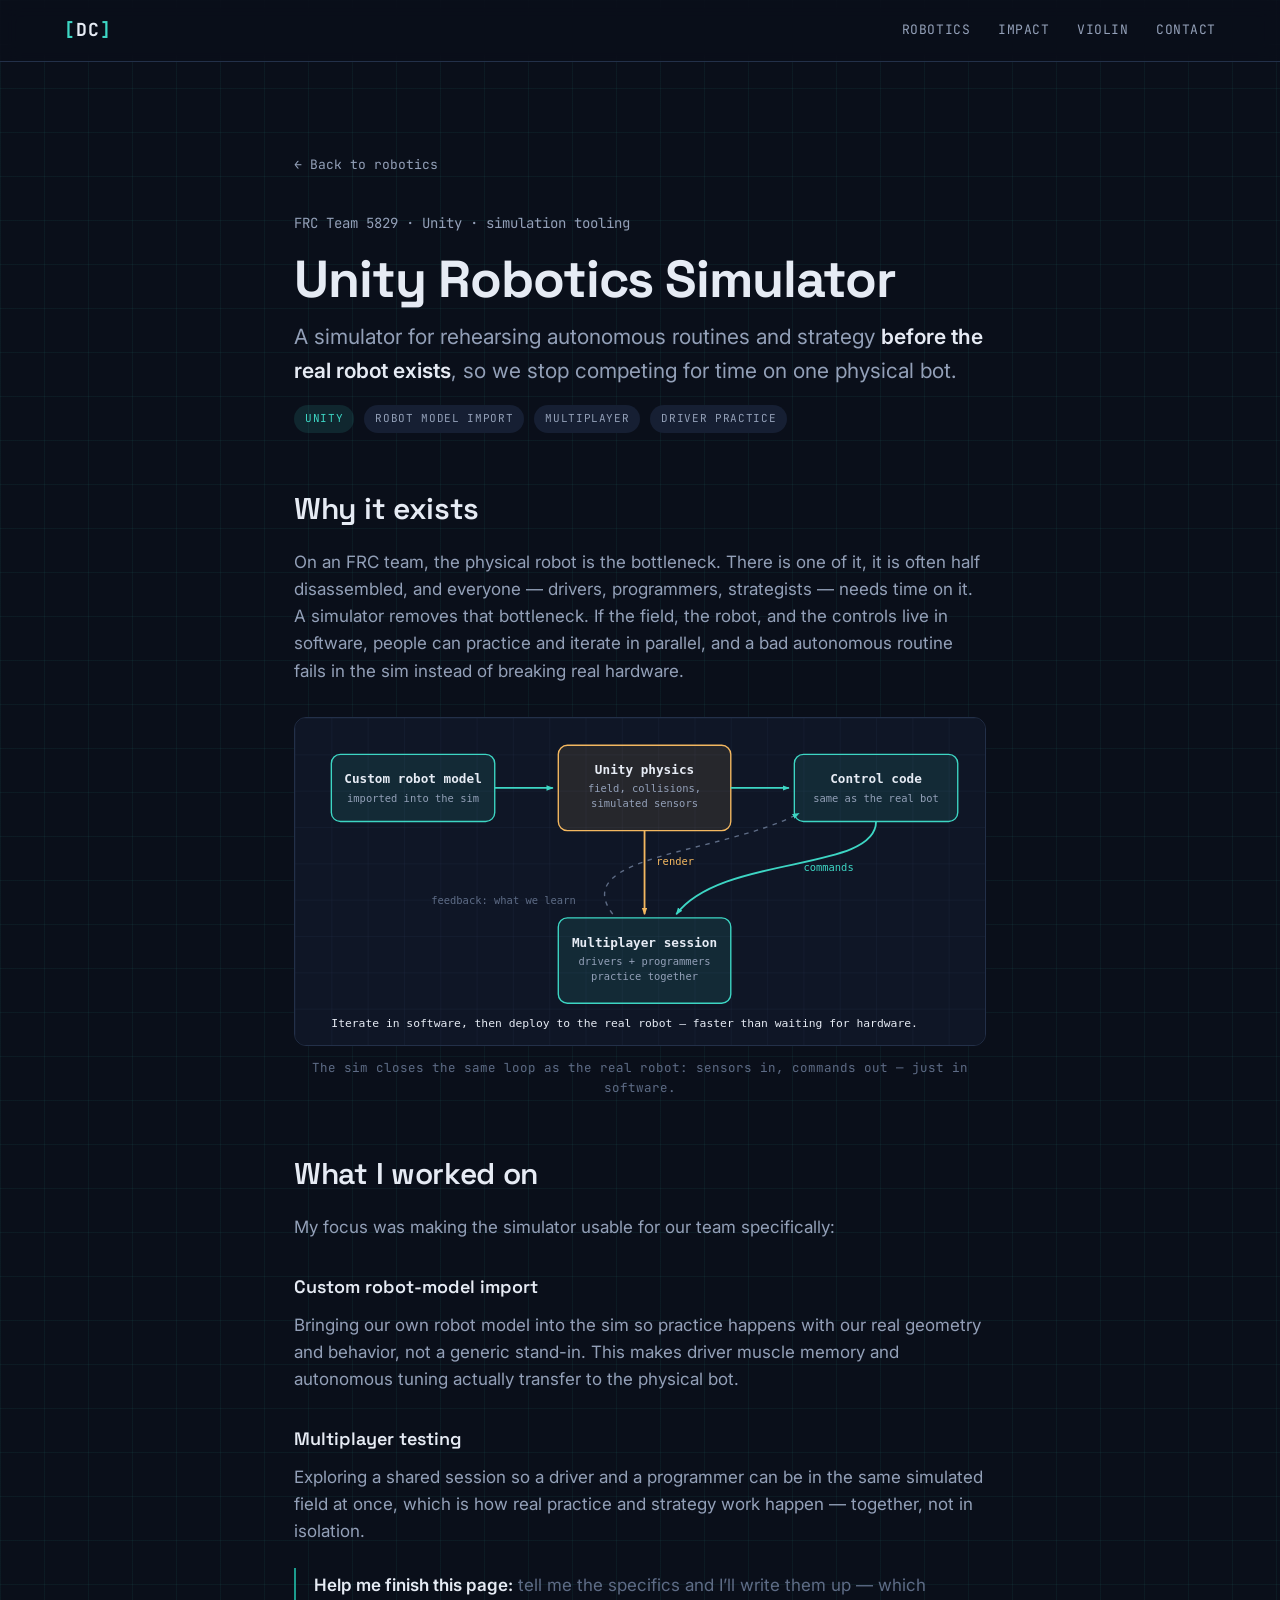
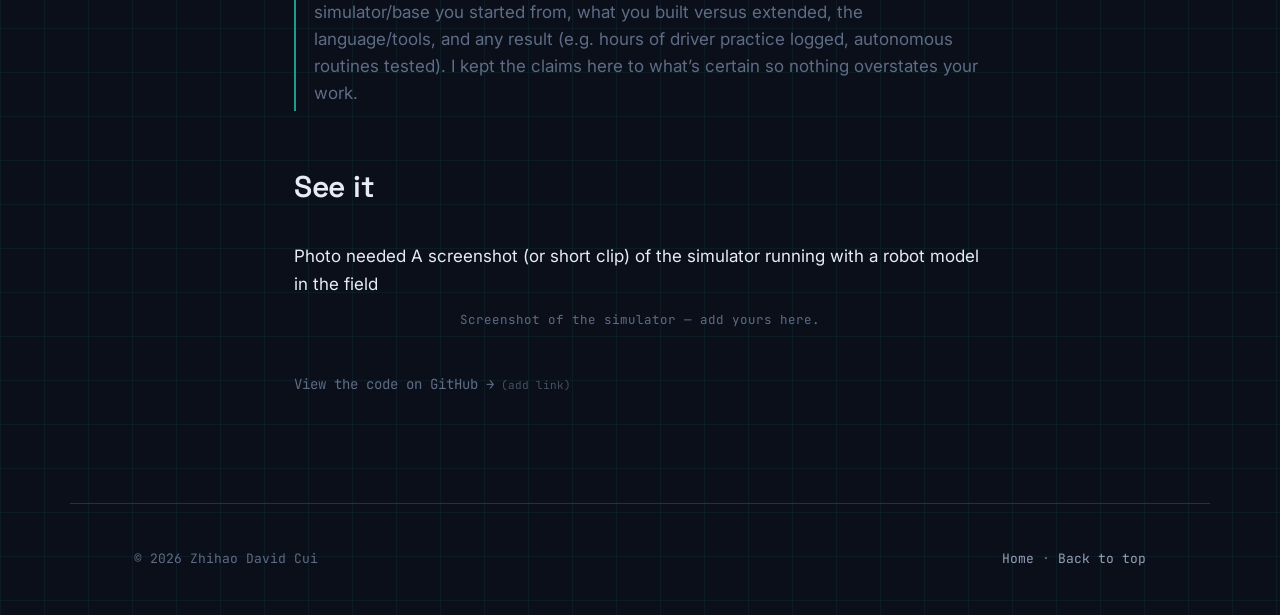
==== sim.html @ e2e67a36 "3 pillars" ====
<!DOCTYPE html>
<html lang="en">
<head>
<meta charset="UTF-8" />
<meta name="viewport" content="width=device-width, initial-scale=1.0" />
<title>Unity Robotics Simulator — David Cui</title>
<meta name="description" content="A Unity-based simulator for rehearsing FRC autonomous routines and strategy before the real robot exists." />
<link rel="preconnect" href="https://fonts.googleapis.com" />
<link rel="preconnect" href="https://fonts.gstatic.com" crossorigin />
<link href="https://fonts.googleapis.com/css2?family=Space+Grotesk:wght@400;500;600;700&family=Inter:wght@400;500;600&family=JetBrains+Mono:wght@400;500;700&display=swap" rel="stylesheet" />
<link rel="stylesheet" href="styles.css" />
</head>
<body>

<a class="skip-link" href="#main">Skip to content</a>

<header class="nav" id="top">
  <a class="nav__mark" href="index.html" aria-label="David Cui, home">
    <span class="nav__mark-bracket">[</span>DC<span class="nav__mark-bracket">]</span>
  </a>
  <nav class="nav__links" aria-label="Primary">
    <a href="index.html#robotics">Robotics</a>
    <a href="index.html#impact">Impact</a>
    <a href="index.html#violin">Violin</a>
    <a href="index.html#contact">Contact</a>
  </nav>
</header>

<main id="main" class="page">
  <a class="back" href="index.html#robotics">&larr; Back to robotics</a>

  <p class="page__sub">FRC Team 5829 &middot; Unity &middot; simulation tooling</p>
  <h1>Unity Robotics Simulator</h1>
  <p class="page__lede">
    A simulator for rehearsing autonomous routines and strategy <strong>before the real robot
    exists</strong>, so we stop competing for time on one physical bot.
  </p>

  <div class="pill-row">
    <span class="tag">Unity</span>
    <span class="tag tag--muted">Robot model import</span>
    <span class="tag tag--muted">Multiplayer</span>
    <span class="tag tag--muted">Driver practice</span>
  </div>

  <h2>Why it exists</h2>
  <p>
    On an FRC team, the physical robot is the bottleneck. There is one of it, it is often half
    disassembled, and everyone &mdash; drivers, programmers, strategists &mdash; needs time on it.
    A simulator removes that bottleneck. If the field, the robot, and the controls live in software,
    people can practice and iterate in parallel, and a bad autonomous routine fails in the sim instead
    of breaking real hardware.
  </p>

  <figure>
    <img src="sim-diagram.svg" alt="Diagram of the simulator loop: a custom robot model is imported into Unity physics, which feeds simulated sensors to the same control code the real robot runs; the session is shared in multiplayer for driver and programmer practice, and what is learned feeds back into the control code before deploying to the real robot." />
    <figcaption>The sim closes the same loop as the real robot: sensors in, commands out &mdash; just in software.</figcaption>
  </figure>

  <h2>What I worked on</h2>
  <p>
    My focus was making the simulator usable for our team specifically:
  </p>
  <h3>Custom robot-model import</h3>
  <p>
    Bringing our own robot model into the sim so practice happens with our real geometry and behavior,
    not a generic stand-in. This makes driver muscle memory and autonomous tuning actually transfer to
    the physical bot.
  </p>
  <h3>Multiplayer testing</h3>
  <p>
    Exploring a shared session so a driver and a programmer can be in the same simulated field at once,
    which is how real practice and strategy work happen &mdash; together, not in isolation.
  </p>

  <div class="callout">
    <p>
      <strong>Help me finish this page:</strong> tell me the specifics and I&rsquo;ll write them up &mdash;
      which simulator/base you started from, what you built versus extended, the language/tools, and any
      result (e.g. hours of driver practice logged, autonomous routines tested). I kept the claims here to
      what&rsquo;s certain so nothing overstates your work.
    </p>
  </div>

  <h2>See it</h2>
  <figure>
    <div class="imgslot imgslot--wide" data-need="sim-screenshot-large">
      <span class="imgslot__tag">Photo needed</span>
      <span class="imgslot__label">A screenshot (or short clip) of the simulator running with a robot model in the field</span>
    </div>
    <figcaption>Screenshot of the simulator &mdash; add yours here.</figcaption>
  </figure>

  <p style="margin-top:40px">
    <a class="link" href="#" data-todo>View the code on GitHub &rarr;</a>
  </p>
</main>

<footer class="footer">
  <p>&copy; <span id="year"></span> Zhihao David Cui</p>
  <p class="footer__built"><a href="index.html">Home</a> &middot; <a href="#top">Back to top</a></p>
</footer>

<script>document.getElementById("year").textContent = new Date().getFullYear();</script>
</body>
</html>
---- styles.css ----
/* ============================================================
   David Cui — portfolio
   Palette: deep ink + field grid, signal teal, result amber
   Type: Space Grotesk (display) / Inter (body) / JetBrains Mono (data)
   ============================================================ */

:root {
  --ink:        #0a0f1a;   /* page background */
  --ink-2:      #0f1626;   /* raised panel */
  --ink-3:      #161f33;   /* hover / border-lift */
  --line:       #233049;   /* hairlines */
  --text:       #e6ebf4;   /* primary text */
  --text-dim:   #93a0b8;   /* secondary text */
  --text-faint: #5e6c86;   /* captions */
  --teal:       #3dd6c4;   /* signal / live / vectors */
  --teal-deep:  #1c9c8e;
  --amber:      #f4b860;   /* results / numbers */
  --grid:       rgba(61, 214, 196, 0.06);

  --maxw: 1140px;
  --pad: clamp(20px, 5vw, 64px);

  --f-display: "Space Grotesk", system-ui, sans-serif;
  --f-body: "Inter", system-ui, sans-serif;
  --f-mono: "JetBrains Mono", ui-monospace, monospace;
}

* { box-sizing: border-box; }

html { scroll-behavior: smooth; }
@media (prefers-reduced-motion: reduce) { html { scroll-behavior: auto; } }

body {
  margin: 0;
  background: var(--ink);
  color: var(--text);
  font-family: var(--f-body);
  font-size: 17px;
  line-height: 1.6;
  -webkit-font-smoothing: antialiased;
  /* faint field-coordinate grid behind everything */
  background-image:
    linear-gradient(var(--grid) 1px, transparent 1px),
    linear-gradient(90deg, var(--grid) 1px, transparent 1px);
  background-size: 44px 44px;
}

.skip-link {
  position: absolute; left: -999px; top: 0;
  background: var(--teal); color: var(--ink);
  padding: 10px 16px; border-radius: 0 0 8px 0; z-index: 100;
  font-family: var(--f-mono); font-weight: 700;
}
.skip-link:focus { left: 0; }

a { color: inherit; }

:focus-visible {
  outline: 2px solid var(--teal);
  outline-offset: 3px;
  border-radius: 2px;
}

/* ===== Nav ===== */
.nav {
  position: sticky; top: 0; z-index: 50;
  display: flex; align-items: center; justify-content: space-between;
  padding: 16px var(--pad);
  background: rgba(10, 15, 26, 0.72);
  backdrop-filter: blur(10px);
  border-bottom: 1px solid var(--line);
}
.nav__mark {
  font-family: var(--f-mono); font-weight: 700; font-size: 18px;
  letter-spacing: 1px; text-decoration: none; color: var(--text);
}
.nav__mark-bracket { color: var(--teal); }
.nav__links { display: flex; gap: 28px; }
.nav__links a {
  font-family: var(--f-mono); font-size: 13px; letter-spacing: 0.04em;
  text-decoration: none; color: var(--text-dim);
  text-transform: uppercase; transition: color 0.18s;
}
.nav__links a:hover { color: var(--teal); }
@media (max-width: 620px) {
  .nav__links { gap: 16px; }
  .nav__links a { font-size: 11px; }
}

/* ===== Shared ===== */
.eyebrow {
  font-family: var(--f-mono); font-size: 12px; letter-spacing: 0.18em;
  text-transform: uppercase; color: var(--teal); margin: 0 0 14px;
}
.section-head { margin-bottom: 40px; }
.section-head h2 {
  font-family: var(--f-display); font-weight: 600;
  font-size: clamp(28px, 4vw, 42px); line-height: 1.1; margin: 0;
  letter-spacing: -0.01em;
}

section { padding: clamp(64px, 9vw, 120px) var(--pad); max-width: var(--maxw); margin-inline: auto; }

/* ===== Hero ===== */
.hero {
  display: grid; grid-template-columns: 1.05fr 0.95fr; gap: 56px; align-items: center;
  padding-top: clamp(48px, 8vw, 96px);
  padding-bottom: clamp(40px, 6vw, 72px);
}
.hero__copy h1 {
  font-family: var(--f-display); font-weight: 700;
  font-size: clamp(44px, 7vw, 78px); line-height: 0.98; margin: 0 0 24px;
  letter-spacing: -0.03em;
}
.hero__copy h1 span { color: var(--teal); }
.hero__lede { font-size: clamp(17px, 2vw, 20px); color: var(--text-dim); margin: 0 0 32px; max-width: 46ch; }
.hero__lede strong { color: var(--text); font-weight: 600; }
.hero__actions { display: flex; gap: 14px; flex-wrap: wrap; }

.btn {
  display: inline-block; font-family: var(--f-mono); font-size: 14px; font-weight: 500;
  padding: 13px 22px; border-radius: 8px; text-decoration: none;
  transition: transform 0.15s, background 0.18s, border-color 0.18s; border: 1px solid transparent;
}
.btn:hover { transform: translateY(-2px); }
.btn--primary { background: var(--teal); color: var(--ink); font-weight: 700; }
.btn--primary:hover { background: #54e0cf; }
.btn--ghost { border-color: var(--line); color: var(--text); }
.btn--ghost:hover { border-color: var(--teal); color: var(--teal); }

.hero__sim { margin: 0; position: relative; }
.hero__sim canvas {
  width: 100%; height: auto; display: block;
  background: var(--ink-2); border: 1px solid var(--line); border-radius: 14px;
}
.hero__sim-cap {
  display: flex; align-items: center; gap: 9px;
  font-family: var(--f-mono); font-size: 12px; color: var(--text-faint);
  margin-top: 14px; line-height: 1.4;
}
.hero__sim-cap .dot {
  width: 8px; height: 8px; border-radius: 50%; background: var(--teal); flex: none;
  box-shadow: 0 0 0 0 rgba(61, 214, 196, 0.5); animation: pulse 2s infinite;
}
@keyframes pulse {
  0%   { box-shadow: 0 0 0 0 rgba(61, 214, 196, 0.5); }
  70%  { box-shadow: 0 0 0 7px rgba(61, 214, 196, 0); }
  100% { box-shadow: 0 0 0 0 rgba(61, 214, 196, 0); }
}
@media (prefers-reduced-motion: reduce) { .hero__sim-cap .dot { animation: none; } }

@media (max-width: 860px) {
  .hero { grid-template-columns: 1fr; gap: 40px; }
  .hero__sim { order: -1; max-width: 460px; }
}

/* ===== Telemetry bar ===== */
.telemetry {
  display: grid; grid-template-columns: repeat(4, 1fr); gap: 1px;
  background: var(--line); border: 1px solid var(--line); border-radius: 14px; overflow: hidden;
  padding: 0; max-width: var(--maxw); margin: 0 auto;
}
.telemetry__item { background: var(--ink-2); padding: 26px 24px; display: flex; flex-direction: column; gap: 6px; }
.telemetry__num { font-family: var(--f-display); font-weight: 700; font-size: clamp(26px, 3vw, 34px); color: var(--amber); line-height: 1; }
.telemetry__label { font-size: 13px; color: var(--text-dim); }
@media (max-width: 760px) { .telemetry { grid-template-columns: repeat(2, 1fr); } }

/* ===== Work ===== */
.project {
  background: var(--ink-2); border: 1px solid var(--line); border-radius: 16px;
  padding: clamp(24px, 3vw, 38px);
}
.project--featured { margin-bottom: 28px; }
.project__meta { display: flex; gap: 10px; flex-wrap: wrap; margin-bottom: 18px; }
.tag {
  font-family: var(--f-mono); font-size: 11px; letter-spacing: 0.06em; text-transform: uppercase;
  padding: 5px 11px; border-radius: 20px; background: rgba(61, 214, 196, 0.12); color: var(--teal);
}
.tag--muted { background: var(--ink-3); color: var(--text-dim); }
.project__title { font-family: var(--f-display); font-weight: 600; font-size: clamp(22px, 2.6vw, 30px); margin: 0 0 6px; letter-spacing: -0.01em; }
.project__role { font-family: var(--f-mono); font-size: 13px; color: var(--text-faint); margin: 0 0 18px; }
.project__body { color: var(--text-dim); margin: 0 0 20px; max-width: 70ch; }
.project__body--note { font-size: 15px; border-left: 2px solid var(--teal-deep); padding-left: 16px; color: var(--text-faint); }

.project__detail pre {
  background: var(--ink); border: 1px solid var(--line); border-radius: 10px;
  padding: 20px; overflow-x: auto; margin: 0 0 20px;
}
.project__detail code { font-family: var(--f-mono); font-size: 13px; line-height: 1.7; color: var(--text); }
.c-kw { color: #7aa2ff; } .c-fn { color: var(--teal); } .c-cm { color: var(--text-faint); font-style: italic; } .c-n { color: var(--amber); }

.project__links { display: flex; gap: 22px; flex-wrap: wrap; }
.link { font-family: var(--f-mono); font-size: 14px; color: var(--teal); text-decoration: none; transition: opacity 0.15s; }
.link:hover { opacity: 0.7; }
.link[data-todo] { color: var(--text-faint); }
.link[data-todo]::after { content: " (add link)"; font-size: 11px; opacity: 0.7; }

.project-grid { display: grid; grid-template-columns: repeat(3, 1fr); gap: 20px; }
@media (max-width: 860px) { .project-grid { grid-template-columns: 1fr; } }

/* ===== About ===== */
.about__cols { display: grid; grid-template-columns: 1fr 1fr; gap: 36px; margin-bottom: 40px; }
.about__cols p { margin: 0; color: var(--text-dim); }
@media (max-width: 760px) { .about__cols { grid-template-columns: 1fr; gap: 20px; } }

.skills { list-style: none; padding: 0; margin: 0; display: flex; flex-wrap: wrap; gap: 10px; }
.skills li {
  font-family: var(--f-mono); font-size: 13px; padding: 8px 14px;
  border: 1px solid var(--line); border-radius: 8px; color: var(--text-dim); background: var(--ink-2);
}

/* ===== Activities ===== */
.rows { border-top: 1px solid var(--line); }
.row {
  display: grid; grid-template-columns: 0.8fr 1.2fr; gap: 32px;
  padding: 26px 0; border-bottom: 1px solid var(--line); align-items: baseline;
}
.row__left h3 { font-family: var(--f-display); font-weight: 600; font-size: 19px; margin: 0 0 4px; }
.row__left p { font-family: var(--f-mono); font-size: 13px; color: var(--teal); margin: 0; }
.row__right { color: var(--text-dim); margin: 0; }
@media (max-width: 700px) { .row { grid-template-columns: 1fr; gap: 8px; } }

/* ===== Contact ===== */
.contact__lede { font-size: clamp(18px, 2.4vw, 24px); color: var(--text-dim); max-width: 40ch; margin: 0 0 36px; }
.contact__links { display: grid; grid-template-columns: repeat(3, 1fr); gap: 16px; }
.contact__link {
  display: flex; flex-direction: column; gap: 8px; text-decoration: none;
  background: var(--ink-2); border: 1px solid var(--line); border-radius: 12px; padding: 22px;
  transition: border-color 0.18s, transform 0.15s;
}
.contact__link:hover { border-color: var(--teal); transform: translateY(-2px); }
.contact__k { font-family: var(--f-mono); font-size: 12px; text-transform: uppercase; letter-spacing: 0.1em; color: var(--text-faint); }
.contact__v { font-family: var(--f-display); font-size: 18px; color: var(--text); word-break: break-word; }
@media (max-width: 700px) { .contact__links { grid-template-columns: 1fr; } }

/* ===== Footer ===== */
.footer {
  display: flex; justify-content: space-between; flex-wrap: wrap; gap: 12px;
  padding: 32px var(--pad); border-top: 1px solid var(--line);
  max-width: var(--maxw); margin: 0 auto;
  font-family: var(--f-mono); font-size: 13px; color: var(--text-faint);
}
.footer a { color: var(--text-dim); text-decoration: none; }
.footer a:hover { color: var(--teal); }

/* reveal-on-scroll (progressive enhancement: only hides when JS is active) */
.js .reveal { opacity: 0; transform: translateY(18px); transition: opacity 0.6s ease, transform 0.6s ease; }
.js .reveal.is-in { opacity: 1; transform: none; }
@media (prefers-reduced-motion: reduce) { .js .reveal { opacity: 1; transform: none; transition: none; } }

/* ============================================================
   Project page (sotm.html)
   ============================================================ */
.page { max-width: 820px; margin-inline: auto; padding: clamp(40px, 7vw, 88px) var(--pad); }
.back { font-family: var(--f-mono); font-size: 13px; color: var(--text-dim); text-decoration: none; display: inline-block; margin-bottom: 36px; }
.back:hover { color: var(--teal); }
.page h1 { font-family: var(--f-display); font-weight: 700; font-size: clamp(34px, 5vw, 52px); line-height: 1.04; letter-spacing: -0.02em; margin: 8px 0 14px; }
.page__sub { font-family: var(--f-mono); font-size: 14px; color: var(--text-faint); margin: 0 0 28px; }
.page__lede { font-size: clamp(18px, 2.2vw, 21px); color: var(--text); margin: 0 0 8px; }
.page h2 { font-family: var(--f-display); font-weight: 600; font-size: clamp(22px, 3vw, 30px); letter-spacing: -0.01em; margin: 52px 0 16px; }
.page h3 { font-family: var(--f-display); font-weight: 600; font-size: 18px; margin: 32px 0 10px; }
.page p { color: var(--text-dim); margin: 0 0 18px; }
.page strong { color: var(--text); font-weight: 600; }
.page figure { margin: 32px 0; }
.page figure img, .page figure svg { width: 100%; height: auto; border: 1px solid var(--line); border-radius: 12px; display: block; }
.page figcaption { font-family: var(--f-mono); font-size: 12.5px; color: var(--text-faint); margin-top: 12px; text-align: center; }
.page pre { background: var(--ink); border: 1px solid var(--line); border-radius: 10px; padding: 22px; overflow-x: auto; margin: 0 0 22px; }
.page pre code { font-family: var(--f-mono); font-size: 13px; line-height: 1.7; color: var(--text); }
.callout { border-left: 2px solid var(--teal-deep); padding: 4px 0 4px 18px; margin: 22px 0; }
.callout p { color: var(--text-faint); margin: 0; }
.videos { display: grid; grid-template-columns: 1fr 1fr; gap: 16px; margin: 24px 0; }
.video-card {
  display: flex; flex-direction: column; gap: 8px; background: var(--ink-2);
  border: 1px dashed var(--line); border-radius: 12px; padding: 22px; text-decoration: none;
  transition: border-color 0.18s;
}
.video-card:hover { border-color: var(--teal); }
.video-card .vk { font-family: var(--f-mono); font-size: 12px; text-transform: uppercase; letter-spacing: 0.08em; color: var(--text-faint); }
.video-card .vv { font-family: var(--f-display); font-size: 17px; color: var(--text); }
@media (max-width: 620px) { .videos { grid-template-columns: 1fr; } }
.pill-row { display: flex; gap: 10px; flex-wrap: wrap; margin: 0 0 32px; }
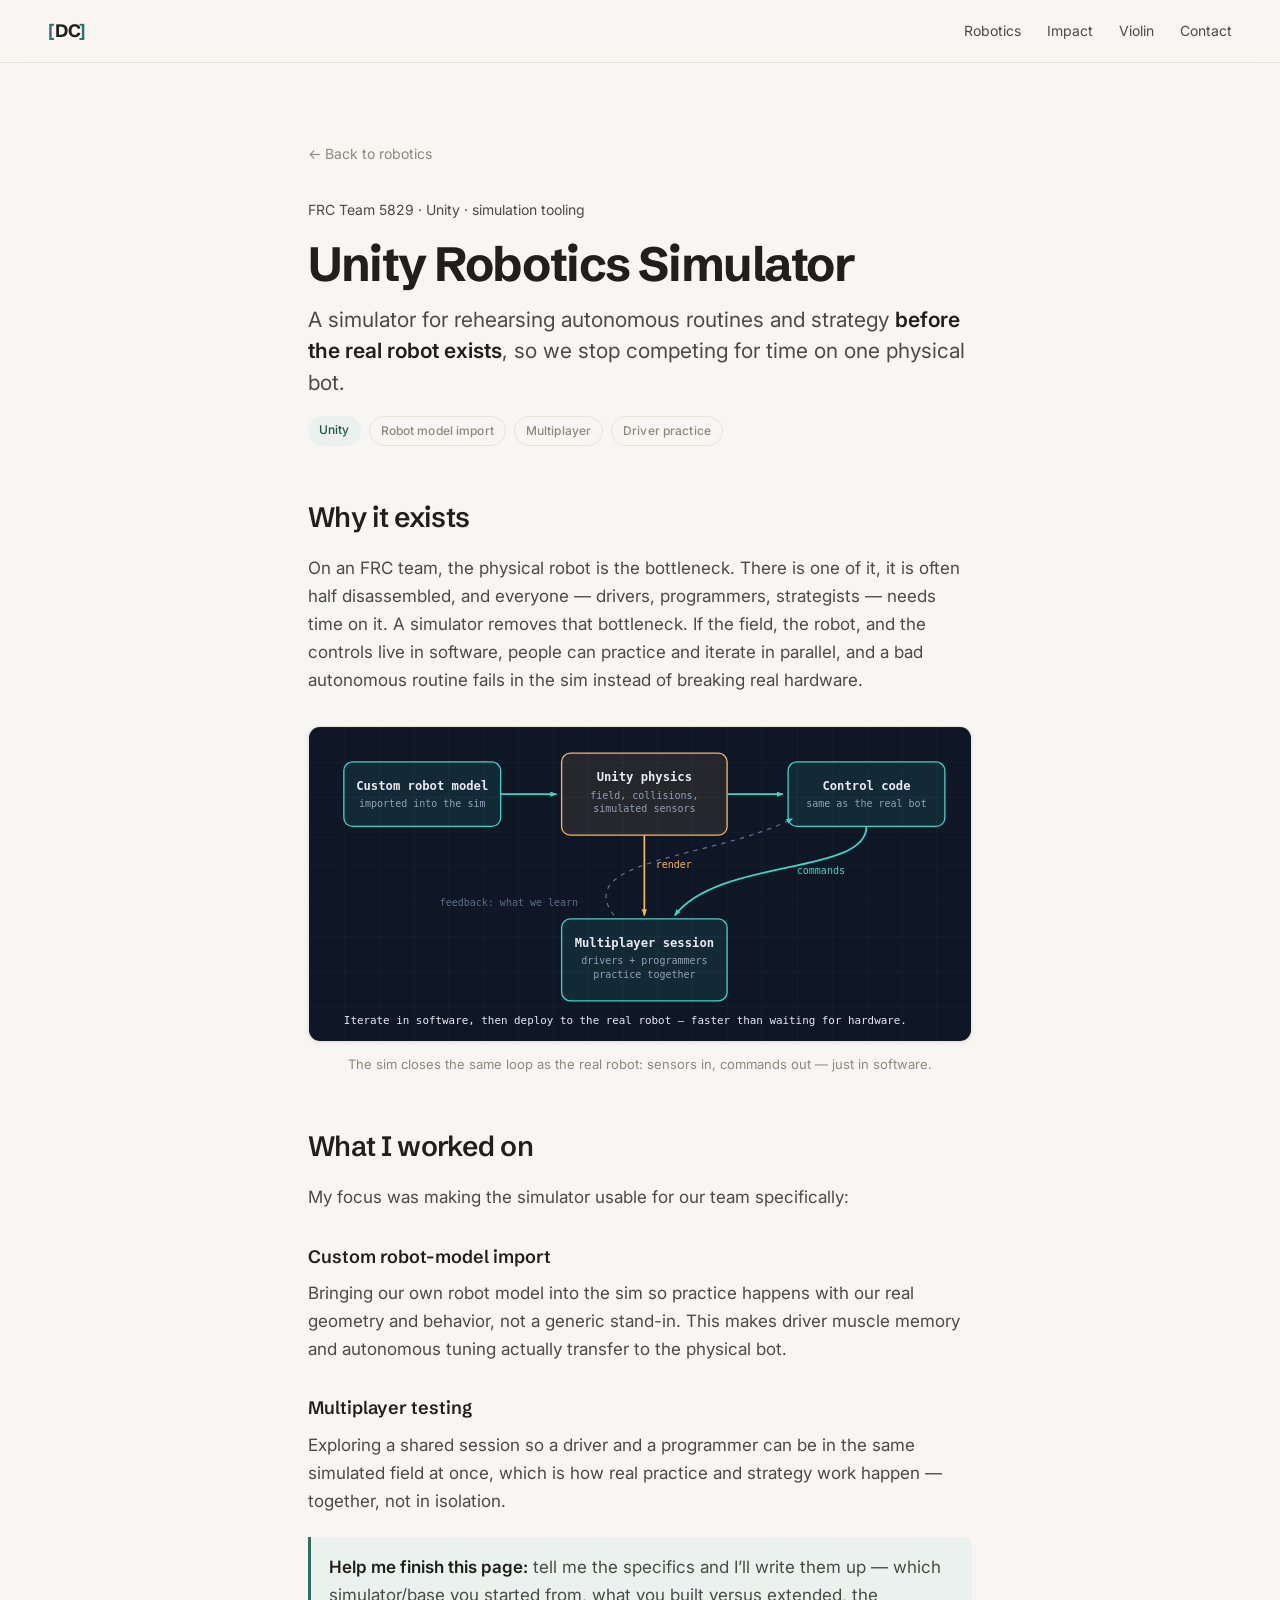
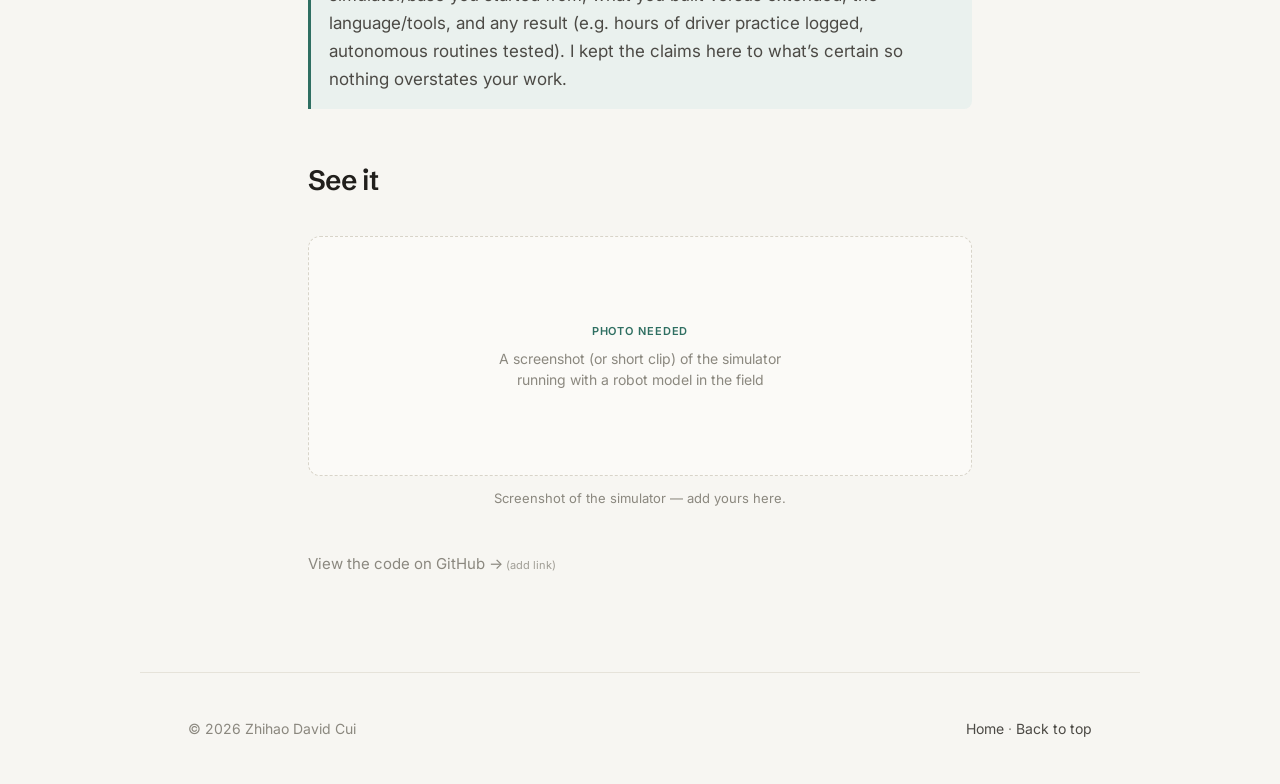
==== commit 590b8e8f: "formatting change" ====
--- a/sim.html
+++ b/sim.html
@@ -7,7 +7,7 @@
 <meta name="description" content="A Unity-based simulator for rehearsing FRC autonomous routines and strategy before the real robot exists." />
 <link rel="preconnect" href="https://fonts.googleapis.com" />
 <link rel="preconnect" href="https://fonts.gstatic.com" crossorigin />
-<link href="https://fonts.googleapis.com/css2?family=Space+Grotesk:wght@400;500;600;700&family=Inter:wght@400;500;600&family=JetBrains+Mono:wght@400;500;700&display=swap" rel="stylesheet" />
+<link href="https://fonts.googleapis.com/css2?family=Schibsted+Grotesk:wght@400;500;600;700;800&family=Inter:wght@400;500;600&family=JetBrains+Mono:wght@400;500;700&display=swap" rel="stylesheet" />
 <link rel="stylesheet" href="styles.css" />
 </head>
 <body>
--- a/styles.css
+++ b/styles.css
@@ -1,281 +1,276 @@
 /* ============================================================
    David Cui — portfolio
-   Palette: deep ink + field grid, signal teal, result amber
-   Type: Space Grotesk (display) / Inter (body) / JetBrains Mono (data)
+   Clean, light, readable. One restrained accent (pine), muted
+   gold used sparingly. Type: Schibsted Grotesk / Inter.
    ============================================================ */
 
 :root {
-  --ink:        #0a0f1a;   /* page background */
-  --ink-2:      #0f1626;   /* raised panel */
-  --ink-3:      #161f33;   /* hover / border-lift */
-  --line:       #233049;   /* hairlines */
-  --text:       #e6ebf4;   /* primary text */
-  --text-dim:   #93a0b8;   /* secondary text */
-  --text-faint: #5e6c86;   /* captions */
-  --teal:       #3dd6c4;   /* signal / live / vectors */
-  --teal-deep:  #1c9c8e;
-  --amber:      #f4b860;   /* results / numbers */
-  --grid:       rgba(61, 214, 196, 0.06);
-
-  --maxw: 1140px;
-  --pad: clamp(20px, 5vw, 64px);
-
-  --f-display: "Space Grotesk", system-ui, sans-serif;
+  --paper:    #f7f6f2;   /* page background */
+  --surface:  #ffffff;   /* cards */
+  --surface-2:#fbfaf7;   /* subtle raised */
+  --ink:      #211f1c;   /* headings */
+  --body:     #4c4a45;   /* body text */
+  --muted:    #8b887f;   /* captions, secondary */
+  --line:     #e6e3da;   /* hairlines */
+  --line-2:   #d8d4c9;   /* stronger hairline */
+  --accent:   #2f6f62;   /* pine — links, marks, sim lines */
+  --accent-dk:#245449;
+  --accent-soft:#eaf1ee; /* accent tint */
+  --gold:     #b3823a;   /* muted gold — sparing highlights, sim goal */
+
+  /* names kept for the canvas JS (reads --teal / --amber / --line etc.) */
+  --teal: var(--accent);
+  --amber: var(--gold);
+  --text-dim: var(--body);
+  --text-faint: var(--muted);
+  --ink-2: var(--surface);
+
+  --maxw: 1000px;
+  --pad: clamp(20px, 5vw, 48px);
+
+  --f-display: "Schibsted Grotesk", system-ui, sans-serif;
   --f-body: "Inter", system-ui, sans-serif;
   --f-mono: "JetBrains Mono", ui-monospace, monospace;
+
+  --shadow-sm: 0 1px 2px rgba(33,31,28,0.04), 0 2px 6px rgba(33,31,28,0.04);
+  --shadow: 0 1px 2px rgba(33,31,28,0.04), 0 10px 30px rgba(33,31,28,0.06);
+  --radius: 14px;
 }
 
 * { box-sizing: border-box; }
-
 html { scroll-behavior: smooth; }
 @media (prefers-reduced-motion: reduce) { html { scroll-behavior: auto; } }
 
 body {
   margin: 0;
-  background: var(--ink);
-  color: var(--text);
+  background: var(--paper);
+  color: var(--body);
   font-family: var(--f-body);
   font-size: 17px;
-  line-height: 1.6;
+  line-height: 1.65;
   -webkit-font-smoothing: antialiased;
-  /* faint field-coordinate grid behind everything */
-  background-image:
-    linear-gradient(var(--grid) 1px, transparent 1px),
-    linear-gradient(90deg, var(--grid) 1px, transparent 1px);
-  background-size: 44px 44px;
 }
 
 .skip-link {
   position: absolute; left: -999px; top: 0;
-  background: var(--teal); color: var(--ink);
-  padding: 10px 16px; border-radius: 0 0 8px 0; z-index: 100;
-  font-family: var(--f-mono); font-weight: 700;
+  background: var(--accent); color: #fff;
+  padding: 10px 16px; border-radius: 0 0 8px 0; z-index: 100; font-weight: 600;
 }
 .skip-link:focus { left: 0; }
 
-a { color: inherit; }
-
-:focus-visible {
-  outline: 2px solid var(--teal);
-  outline-offset: 3px;
-  border-radius: 2px;
-}
+a { color: var(--accent); }
+:focus-visible { outline: 2px solid var(--accent); outline-offset: 3px; border-radius: 2px; }
 
 /* ===== Nav ===== */
 .nav {
   position: sticky; top: 0; z-index: 50;
   display: flex; align-items: center; justify-content: space-between;
   padding: 16px var(--pad);
-  background: rgba(10, 15, 26, 0.72);
+  background: rgba(247,246,242,0.82);
   backdrop-filter: blur(10px);
   border-bottom: 1px solid var(--line);
 }
 .nav__mark {
-  font-family: var(--f-mono); font-weight: 700; font-size: 18px;
-  letter-spacing: 1px; text-decoration: none; color: var(--text);
-}
-.nav__mark-bracket { color: var(--teal); }
-.nav__links { display: flex; gap: 28px; }
+  font-family: var(--f-display); font-weight: 700; font-size: 18px;
+  letter-spacing: -0.01em; text-decoration: none; color: var(--ink);
+}
+.nav__mark-bracket { color: var(--accent); }
+.nav__links { display: flex; gap: 26px; }
 .nav__links a {
-  font-family: var(--f-mono); font-size: 13px; letter-spacing: 0.04em;
-  text-decoration: none; color: var(--text-dim);
-  text-transform: uppercase; transition: color 0.18s;
-}
-.nav__links a:hover { color: var(--teal); }
-@media (max-width: 620px) {
-  .nav__links { gap: 16px; }
-  .nav__links a { font-size: 11px; }
-}
+  font-size: 14px; text-decoration: none; color: var(--body);
+  transition: color 0.18s;
+}
+.nav__links a:hover { color: var(--accent); }
+@media (max-width: 620px) { .nav__links { gap: 16px; } .nav__links a { font-size: 13px; } }
 
 /* ===== Shared ===== */
 .eyebrow {
-  font-family: var(--f-mono); font-size: 12px; letter-spacing: 0.18em;
-  text-transform: uppercase; color: var(--teal); margin: 0 0 14px;
-}
-.section-head { margin-bottom: 40px; }
+  font-size: 13px; letter-spacing: 0.02em; color: var(--accent);
+  margin: 0 0 12px; font-weight: 600;
+}
+.section-head { margin-bottom: 36px; }
 .section-head h2 {
   font-family: var(--f-display); font-weight: 600;
-  font-size: clamp(28px, 4vw, 42px); line-height: 1.1; margin: 0;
-  letter-spacing: -0.01em;
-}
-
-section { padding: clamp(64px, 9vw, 120px) var(--pad); max-width: var(--maxw); margin-inline: auto; }
-
-/* ===== Hero ===== */
+  font-size: clamp(26px, 4vw, 38px); line-height: 1.1; margin: 0; color: var(--ink);
+  letter-spacing: -0.015em;
+}
+section { padding: clamp(56px, 8vw, 96px) var(--pad); max-width: var(--maxw); margin-inline: auto; }
+
+/* ===== Hero (clean, centered) ===== */
 .hero {
-  display: grid; grid-template-columns: 1.05fr 0.95fr; gap: 56px; align-items: center;
-  padding-top: clamp(48px, 8vw, 96px);
-  padding-bottom: clamp(40px, 6vw, 72px);
-}
-.hero__copy h1 {
+  text-align: center;
+  padding-top: clamp(56px, 10vw, 104px);
+  padding-bottom: clamp(40px, 7vw, 72px);
+  display: block; max-width: 760px;
+}
+.hero .eyebrow { margin-bottom: 18px; }
+.hero h1 {
   font-family: var(--f-display); font-weight: 700;
-  font-size: clamp(44px, 7vw, 78px); line-height: 0.98; margin: 0 0 24px;
-  letter-spacing: -0.03em;
-}
-.hero__copy h1 span { color: var(--teal); }
-.hero__lede { font-size: clamp(17px, 2vw, 20px); color: var(--text-dim); margin: 0 0 32px; max-width: 46ch; }
-.hero__lede strong { color: var(--text); font-weight: 600; }
-.hero__actions { display: flex; gap: 14px; flex-wrap: wrap; }
-
-.btn {
-  display: inline-block; font-family: var(--f-mono); font-size: 14px; font-weight: 500;
-  padding: 13px 22px; border-radius: 8px; text-decoration: none;
-  transition: transform 0.15s, background 0.18s, border-color 0.18s; border: 1px solid transparent;
-}
-.btn:hover { transform: translateY(-2px); }
-.btn--primary { background: var(--teal); color: var(--ink); font-weight: 700; }
-.btn--primary:hover { background: #54e0cf; }
-.btn--ghost { border-color: var(--line); color: var(--text); }
-.btn--ghost:hover { border-color: var(--teal); color: var(--teal); }
-
-.hero__sim { margin: 0; position: relative; }
-.hero__sim canvas {
-  width: 100%; height: auto; display: block;
-  background: var(--ink-2); border: 1px solid var(--line); border-radius: 14px;
-}
-.hero__sim-cap {
-  display: flex; align-items: center; gap: 9px;
-  font-family: var(--f-mono); font-size: 12px; color: var(--text-faint);
-  margin-top: 14px; line-height: 1.4;
-}
-.hero__sim-cap .dot {
-  width: 8px; height: 8px; border-radius: 50%; background: var(--teal); flex: none;
-  box-shadow: 0 0 0 0 rgba(61, 214, 196, 0.5); animation: pulse 2s infinite;
-}
-@keyframes pulse {
-  0%   { box-shadow: 0 0 0 0 rgba(61, 214, 196, 0.5); }
-  70%  { box-shadow: 0 0 0 7px rgba(61, 214, 196, 0); }
-  100% { box-shadow: 0 0 0 0 rgba(61, 214, 196, 0); }
-}
-@media (prefers-reduced-motion: reduce) { .hero__sim-cap .dot { animation: none; } }
-
-@media (max-width: 860px) {
-  .hero { grid-template-columns: 1fr; gap: 40px; }
-  .hero__sim { order: -1; max-width: 460px; }
-}
-
-/* ===== Telemetry bar ===== */
+  font-size: clamp(48px, 9vw, 88px); line-height: 1; margin: 0 0 16px;
+  letter-spacing: -0.035em; color: var(--ink);
+}
+.hero__identity {
+  font-family: var(--f-display); font-size: clamp(18px, 2.4vw, 23px);
+  color: var(--body); font-weight: 500; margin: 0 0 20px; letter-spacing: -0.01em;
+}
+.hero__identity span { color: var(--line-2); margin: 0 6px; }
+.hero__lede {
+  font-size: clamp(16px, 2vw, 19px); color: var(--body); margin: 0 auto 28px; max-width: 52ch;
+}
+.hero__lede strong { color: var(--ink); font-weight: 600; }
+.hero__social { display: flex; gap: 12px; justify-content: center; }
+.hero__social a {
+  width: 46px; height: 46px; border-radius: 12px; border: 1px solid var(--line-2);
+  background: var(--surface); display: inline-flex; align-items: center; justify-content: center;
+  color: var(--ink); transition: border-color 0.18s, transform 0.15s, color 0.18s;
+}
+.hero__social a:hover { border-color: var(--accent); color: var(--accent); transform: translateY(-2px); }
+.hero__social svg { width: 20px; height: 20px; }
+
+/* ===== Highlights strip (clean, understated) ===== */
 .telemetry {
-  display: grid; grid-template-columns: repeat(4, 1fr); gap: 1px;
-  background: var(--line); border: 1px solid var(--line); border-radius: 14px; overflow: hidden;
-  padding: 0; max-width: var(--maxw); margin: 0 auto;
-}
-.telemetry__item { background: var(--ink-2); padding: 26px 24px; display: flex; flex-direction: column; gap: 6px; }
-.telemetry__num { font-family: var(--f-display); font-weight: 700; font-size: clamp(26px, 3vw, 34px); color: var(--amber); line-height: 1; }
-.telemetry__label { font-size: 13px; color: var(--text-dim); }
-@media (max-width: 760px) { .telemetry { grid-template-columns: repeat(2, 1fr); } }
-
-/* ===== Work ===== */
-.project {
-  background: var(--ink-2); border: 1px solid var(--line); border-radius: 16px;
-  padding: clamp(24px, 3vw, 38px);
-}
-.project--featured { margin-bottom: 28px; }
-.project__meta { display: flex; gap: 10px; flex-wrap: wrap; margin-bottom: 18px; }
-.tag {
-  font-family: var(--f-mono); font-size: 11px; letter-spacing: 0.06em; text-transform: uppercase;
-  padding: 5px 11px; border-radius: 20px; background: rgba(61, 214, 196, 0.12); color: var(--teal);
-}
-.tag--muted { background: var(--ink-3); color: var(--text-dim); }
-.project__title { font-family: var(--f-display); font-weight: 600; font-size: clamp(22px, 2.6vw, 30px); margin: 0 0 6px; letter-spacing: -0.01em; }
-.project__role { font-family: var(--f-mono); font-size: 13px; color: var(--text-faint); margin: 0 0 18px; }
-.project__body { color: var(--text-dim); margin: 0 0 20px; max-width: 70ch; }
-.project__body--note { font-size: 15px; border-left: 2px solid var(--teal-deep); padding-left: 16px; color: var(--text-faint); }
-
-.project__detail pre {
-  background: var(--ink); border: 1px solid var(--line); border-radius: 10px;
-  padding: 20px; overflow-x: auto; margin: 0 0 20px;
-}
-.project__detail code { font-family: var(--f-mono); font-size: 13px; line-height: 1.7; color: var(--text); }
-.c-kw { color: #7aa2ff; } .c-fn { color: var(--teal); } .c-cm { color: var(--text-faint); font-style: italic; } .c-n { color: var(--amber); }
-
-.project__links { display: flex; gap: 22px; flex-wrap: wrap; }
-.link { font-family: var(--f-mono); font-size: 14px; color: var(--teal); text-decoration: none; transition: opacity 0.15s; }
-.link:hover { opacity: 0.7; }
-.link[data-todo] { color: var(--text-faint); }
-.link[data-todo]::after { content: " (add link)"; font-size: 11px; opacity: 0.7; }
-
-.project-grid { display: grid; grid-template-columns: repeat(3, 1fr); gap: 20px; }
-@media (max-width: 860px) { .project-grid { grid-template-columns: 1fr; } }
-
-/* ===== About ===== */
-.about__cols { display: grid; grid-template-columns: 1fr 1fr; gap: 36px; margin-bottom: 40px; }
-.about__cols p { margin: 0; color: var(--text-dim); }
-@media (max-width: 760px) { .about__cols { grid-template-columns: 1fr; gap: 20px; } }
-
-.skills { list-style: none; padding: 0; margin: 0; display: flex; flex-wrap: wrap; gap: 10px; }
-.skills li {
-  font-family: var(--f-mono); font-size: 13px; padding: 8px 14px;
-  border: 1px solid var(--line); border-radius: 8px; color: var(--text-dim); background: var(--ink-2);
-}
-
-/* ===== Activities ===== */
-.rows { border-top: 1px solid var(--line); }
-.row {
-  display: grid; grid-template-columns: 0.8fr 1.2fr; gap: 32px;
-  padding: 26px 0; border-bottom: 1px solid var(--line); align-items: baseline;
-}
-.row__left h3 { font-family: var(--f-display); font-weight: 600; font-size: 19px; margin: 0 0 4px; }
-.row__left p { font-family: var(--f-mono); font-size: 13px; color: var(--teal); margin: 0; }
-.row__right { color: var(--text-dim); margin: 0; }
-@media (max-width: 700px) { .row { grid-template-columns: 1fr; gap: 8px; } }
+  display: grid; grid-template-columns: repeat(4, 1fr); gap: 0;
+  background: var(--surface); border: 1px solid var(--line); border-radius: var(--radius);
+  max-width: var(--maxw); margin: 0 auto; overflow: hidden; box-shadow: var(--shadow-sm);
+}
+.telemetry__item { padding: 24px; display: flex; flex-direction: column; gap: 4px; border-right: 1px solid var(--line); }
+.telemetry__item:last-child { border-right: none; }
+.telemetry__num { font-family: var(--f-display); font-weight: 700; font-size: clamp(24px, 3vw, 32px); color: var(--ink); line-height: 1; }
+.telemetry__label { font-size: 13px; color: var(--muted); }
+@media (max-width: 760px) {
+  .telemetry { grid-template-columns: repeat(2, 1fr); }
+  .telemetry__item:nth-child(2) { border-right: none; }
+  .telemetry__item:nth-child(1), .telemetry__item:nth-child(2) { border-bottom: 1px solid var(--line); }
+}
+
+/* ===== Pillars ===== */
+.pillar { max-width: var(--maxw); margin-inline: auto; padding: clamp(56px, 8vw, 96px) var(--pad); }
+.pillar__head { margin-bottom: 40px; max-width: 720px; }
+.pillar__head h2 { font-family: var(--f-display); font-weight: 600; font-size: clamp(30px, 5vw, 46px); line-height: 1.04; margin: 6px 0 14px; letter-spacing: -0.025em; color: var(--ink); }
+.pillar__intro { color: var(--body); max-width: 56ch; margin: 0; font-size: 16px; }
+.pillar--divider { border-top: 1px solid var(--line); }
+
+/* image placeholder slot */
+.imgslot {
+  position: relative; width: 100%; border: 1px dashed var(--line-2); border-radius: 12px;
+  background: var(--surface-2);
+  display: flex; flex-direction: column; align-items: center; justify-content: center; gap: 8px;
+  text-align: center; padding: 24px; min-height: 200px; color: var(--muted);
+}
+.imgslot__tag { font-size: 11px; letter-spacing: 0.08em; text-transform: uppercase; color: var(--accent); font-weight: 600; }
+.imgslot__label { font-size: 14px; color: var(--muted); max-width: 32ch; line-height: 1.5; }
+.imgslot--wide { min-height: 240px; }
+.imgslot--tall { min-height: 320px; }
+.imgfill { width: 100%; height: 100%; object-fit: cover; border-radius: 12px; display: block; }
+
+/* robotics cards */
+.rcard { display: grid; grid-template-columns: 1fr 1fr; gap: 0; background: var(--surface); border: 1px solid var(--line); border-radius: var(--radius); overflow: hidden; margin-bottom: 20px; box-shadow: var(--shadow-sm); }
+.rcard__media { padding: 16px; }
+.rcard__media .imgslot { height: 100%; border-radius: 10px; }
+.rcard__body { padding: clamp(22px, 3vw, 32px); display: flex; flex-direction: column; }
+.rcard--rev .rcard__media { order: 2; }
+@media (max-width: 760px) { .rcard, .rcard--rev .rcard__media { grid-template-columns: 1fr; order: 0; } .rcard__media { order: -1 !important; } }
+
+.rmini { background: var(--surface); border: 1px solid var(--line); border-radius: var(--radius); padding: 26px clamp(22px,3vw,30px); box-shadow: var(--shadow-sm); }
+
+/* tags */
+.project__meta { display: flex; gap: 8px; flex-wrap: wrap; margin-bottom: 14px; }
+.tag { font-size: 12px; letter-spacing: 0.01em; padding: 4px 11px; border-radius: 20px; background: var(--accent-soft); color: var(--accent-dk); font-weight: 500; }
+.tag--muted { background: var(--paper); color: var(--muted); border: 1px solid var(--line); }
+.project__title { font-family: var(--f-display); font-weight: 600; font-size: clamp(21px, 2.6vw, 27px); margin: 0 0 6px; letter-spacing: -0.015em; color: var(--ink); }
+.project__role { font-size: 14px; color: var(--muted); margin: 0 0 16px; }
+.project__body { color: var(--body); margin: 0 0 18px; }
+.project__links { display: flex; gap: 20px; flex-wrap: wrap; }
+.link { font-size: 15px; color: var(--accent); text-decoration: none; font-weight: 500; transition: opacity 0.15s; }
+.link:hover { opacity: 0.65; }
+.link[data-todo] { color: var(--muted); font-weight: 400; }
+.link[data-todo]::after { content: " (add link)"; font-size: 11px; opacity: 0.8; }
+
+/* social impact grid */
+.impact-grid { display: grid; grid-template-columns: repeat(3, 1fr); gap: 20px; }
+.impact-card { background: var(--surface); border: 1px solid var(--line); border-radius: var(--radius); overflow: hidden; display: flex; flex-direction: column; box-shadow: var(--shadow-sm); }
+.impact-card .imgslot { border: none; border-bottom: 1px dashed var(--line-2); border-radius: 0; min-height: 160px; background: var(--surface-2); }
+.impact-card__body { padding: 24px; display: flex; flex-direction: column; flex: 1; }
+.impact-card__role { font-size: 13px; color: var(--accent); margin: 0 0 8px; font-weight: 500; }
+.impact-card h3 { font-family: var(--f-display); font-weight: 600; font-size: 20px; margin: 0 0 10px; line-height: 1.2; color: var(--ink); letter-spacing: -0.01em; }
+.impact-card p { color: var(--body); font-size: 15px; margin: 0; }
+@media (max-width: 820px) { .impact-grid { grid-template-columns: 1fr; } }
+
+/* violin */
+.violin { display: grid; grid-template-columns: 1fr 1.1fr; gap: 40px; align-items: center; }
+.violin__media .imgslot { min-height: 300px; }
+.violin__list { list-style: none; margin: 0; padding: 0; }
+.violin__list li { padding: 15px 0; border-bottom: 1px solid var(--line); display: flex; gap: 16px; align-items: baseline; color: var(--ink); }
+.violin__list li:first-child { border-top: 1px solid var(--line); }
+.violin__list .yr { font-size: 13px; color: var(--accent); font-weight: 600; flex: none; width: 66px; }
+@media (max-width: 760px) { .violin { grid-template-columns: 1fr; gap: 28px; } .violin__media { order: -1; } }
 
 /* ===== Contact ===== */
-.contact__lede { font-size: clamp(18px, 2.4vw, 24px); color: var(--text-dim); max-width: 40ch; margin: 0 0 36px; }
+.contact__lede { font-size: clamp(17px, 2.2vw, 21px); color: var(--body); max-width: 44ch; margin: 0 0 32px; }
 .contact__links { display: grid; grid-template-columns: repeat(3, 1fr); gap: 16px; }
 .contact__link {
-  display: flex; flex-direction: column; gap: 8px; text-decoration: none;
-  background: var(--ink-2); border: 1px solid var(--line); border-radius: 12px; padding: 22px;
-  transition: border-color 0.18s, transform 0.15s;
-}
-.contact__link:hover { border-color: var(--teal); transform: translateY(-2px); }
-.contact__k { font-family: var(--f-mono); font-size: 12px; text-transform: uppercase; letter-spacing: 0.1em; color: var(--text-faint); }
-.contact__v { font-family: var(--f-display); font-size: 18px; color: var(--text); word-break: break-word; }
+  display: flex; flex-direction: column; gap: 6px; text-decoration: none;
+  background: var(--surface); border: 1px solid var(--line); border-radius: 12px; padding: 22px;
+  transition: border-color 0.18s, transform 0.15s; box-shadow: var(--shadow-sm);
+}
+.contact__link:hover { border-color: var(--accent); transform: translateY(-2px); }
+.contact__k { font-size: 12px; text-transform: uppercase; letter-spacing: 0.08em; color: var(--muted); font-weight: 600; }
+.contact__v { font-family: var(--f-display); font-size: 17px; color: var(--ink); word-break: break-word; }
 @media (max-width: 700px) { .contact__links { grid-template-columns: 1fr; } }
 
 /* ===== Footer ===== */
 .footer {
   display: flex; justify-content: space-between; flex-wrap: wrap; gap: 12px;
-  padding: 32px var(--pad); border-top: 1px solid var(--line);
-  max-width: var(--maxw); margin: 0 auto;
-  font-family: var(--f-mono); font-size: 13px; color: var(--text-faint);
-}
-.footer a { color: var(--text-dim); text-decoration: none; }
-.footer a:hover { color: var(--teal); }
-
-/* reveal-on-scroll (progressive enhancement: only hides when JS is active) */
-.js .reveal { opacity: 0; transform: translateY(18px); transition: opacity 0.6s ease, transform 0.6s ease; }
+  padding: 30px var(--pad); border-top: 1px solid var(--line);
+  max-width: var(--maxw); margin: 0 auto; font-size: 14px; color: var(--muted);
+}
+.footer a { color: var(--body); text-decoration: none; }
+.footer a:hover { color: var(--accent); }
+
+/* ===== Hero sim (kept, restyled light & calm) ===== */
+.hero__sim { margin: 36px auto 0; max-width: 560px; }
+.hero__sim canvas {
+  width: 100%; height: auto; display: block;
+  background: var(--surface); border: 1px solid var(--line); border-radius: var(--radius); box-shadow: var(--shadow-sm);
+}
+.hero__sim-cap {
+  display: flex; align-items: center; gap: 9px; justify-content: center;
+  font-size: 13px; color: var(--muted); margin-top: 12px; line-height: 1.4;
+}
+.hero__sim-cap .dot { width: 8px; height: 8px; border-radius: 50%; background: var(--accent); flex: none; }
+
+/* ===== Detail pages ===== */
+.page { max-width: 760px; margin-inline: auto; padding: clamp(36px, 6vw, 80px) var(--pad); }
+.back { font-size: 14px; color: var(--muted); text-decoration: none; display: inline-block; margin-bottom: 32px; }
+.back:hover { color: var(--accent); }
+.page h1 { font-family: var(--f-display); font-weight: 700; font-size: clamp(32px, 5vw, 48px); line-height: 1.06; letter-spacing: -0.03em; margin: 8px 0 14px; color: var(--ink); }
+.page__sub { font-size: 14px; color: var(--muted); margin: 0 0 24px; }
+.page__lede { font-size: clamp(18px, 2.2vw, 21px); color: var(--ink); margin: 0 0 8px; line-height: 1.5; }
+.page h2 { font-family: var(--f-display); font-weight: 600; font-size: clamp(22px, 3vw, 28px); letter-spacing: -0.02em; margin: 48px 0 14px; color: var(--ink); }
+.page h3 { font-family: var(--f-display); font-weight: 600; font-size: 18px; margin: 30px 0 8px; color: var(--ink); }
+.page p { color: var(--body); margin: 0 0 18px; }
+.page strong { color: var(--ink); font-weight: 600; }
+.page figure { margin: 32px 0; }
+.page figure img, .page figure svg { width: 100%; height: auto; border: 1px solid var(--line); border-radius: 12px; display: block; box-shadow: var(--shadow-sm); }
+.page figcaption { font-size: 13px; color: var(--muted); margin-top: 12px; text-align: center; }
+.pill-row { display: flex; gap: 8px; flex-wrap: wrap; margin: 0 0 28px; }
+
+/* code blocks (light) */
+.page pre, .project__detail pre { background: #2a2825; border: 1px solid #3a372f; border-radius: 10px; padding: 20px; overflow-x: auto; margin: 0 0 20px; }
+.page pre code, .project__detail code { font-family: var(--f-mono); font-size: 13px; line-height: 1.7; color: #ece9e2; }
+.c-kw { color: #8fb8e8; } .c-fn { color: #7fd0c2; } .c-cm { color: #9a968b; font-style: italic; } .c-n { color: #d9a85f; }
+
+.callout { border-left: 3px solid var(--accent); padding: 4px 0 4px 18px; margin: 22px 0; background: var(--accent-soft); border-radius: 0 8px 8px 0; padding: 16px 18px; }
+.callout p { color: var(--body); margin: 0; }
+
+.videos { display: grid; grid-template-columns: 1fr 1fr; gap: 16px; margin: 24px 0; }
+.video-card { display: flex; flex-direction: column; gap: 8px; background: var(--surface); border: 1px dashed var(--line-2); border-radius: 12px; padding: 22px; text-decoration: none; transition: border-color 0.18s; }
+.video-card:hover { border-color: var(--accent); }
+.video-card .vk { font-size: 12px; text-transform: uppercase; letter-spacing: 0.06em; color: var(--muted); font-weight: 600; }
+.video-card .vv { font-family: var(--f-display); font-size: 17px; color: var(--ink); }
+@media (max-width: 620px) { .videos { grid-template-columns: 1fr; } }
+
+/* reveal (progressive enhancement) */
+.js .reveal { opacity: 0; transform: translateY(16px); transition: opacity 0.6s ease, transform 0.6s ease; }
 .js .reveal.is-in { opacity: 1; transform: none; }
 @media (prefers-reduced-motion: reduce) { .js .reveal { opacity: 1; transform: none; transition: none; } }
-
-/* ============================================================
-   Project page (sotm.html)
-   ============================================================ */
-.page { max-width: 820px; margin-inline: auto; padding: clamp(40px, 7vw, 88px) var(--pad); }
-.back { font-family: var(--f-mono); font-size: 13px; color: var(--text-dim); text-decoration: none; display: inline-block; margin-bottom: 36px; }
-.back:hover { color: var(--teal); }
-.page h1 { font-family: var(--f-display); font-weight: 700; font-size: clamp(34px, 5vw, 52px); line-height: 1.04; letter-spacing: -0.02em; margin: 8px 0 14px; }
-.page__sub { font-family: var(--f-mono); font-size: 14px; color: var(--text-faint); margin: 0 0 28px; }
-.page__lede { font-size: clamp(18px, 2.2vw, 21px); color: var(--text); margin: 0 0 8px; }
-.page h2 { font-family: var(--f-display); font-weight: 600; font-size: clamp(22px, 3vw, 30px); letter-spacing: -0.01em; margin: 52px 0 16px; }
-.page h3 { font-family: var(--f-display); font-weight: 600; font-size: 18px; margin: 32px 0 10px; }
-.page p { color: var(--text-dim); margin: 0 0 18px; }
-.page strong { color: var(--text); font-weight: 600; }
-.page figure { margin: 32px 0; }
-.page figure img, .page figure svg { width: 100%; height: auto; border: 1px solid var(--line); border-radius: 12px; display: block; }
-.page figcaption { font-family: var(--f-mono); font-size: 12.5px; color: var(--text-faint); margin-top: 12px; text-align: center; }
-.page pre { background: var(--ink); border: 1px solid var(--line); border-radius: 10px; padding: 22px; overflow-x: auto; margin: 0 0 22px; }
-.page pre code { font-family: var(--f-mono); font-size: 13px; line-height: 1.7; color: var(--text); }
-.callout { border-left: 2px solid var(--teal-deep); padding: 4px 0 4px 18px; margin: 22px 0; }
-.callout p { color: var(--text-faint); margin: 0; }
-.videos { display: grid; grid-template-columns: 1fr 1fr; gap: 16px; margin: 24px 0; }
-.video-card {
-  display: flex; flex-direction: column; gap: 8px; background: var(--ink-2);
-  border: 1px dashed var(--line); border-radius: 12px; padding: 22px; text-decoration: none;
-  transition: border-color 0.18s;
-}
-.video-card:hover { border-color: var(--teal); }
-.video-card .vk { font-family: var(--f-mono); font-size: 12px; text-transform: uppercase; letter-spacing: 0.08em; color: var(--text-faint); }
-.video-card .vv { font-family: var(--f-display); font-size: 17px; color: var(--text); }
-@media (max-width: 620px) { .videos { grid-template-columns: 1fr; } }
-.pill-row { display: flex; gap: 10px; flex-wrap: wrap; margin: 0 0 32px; }
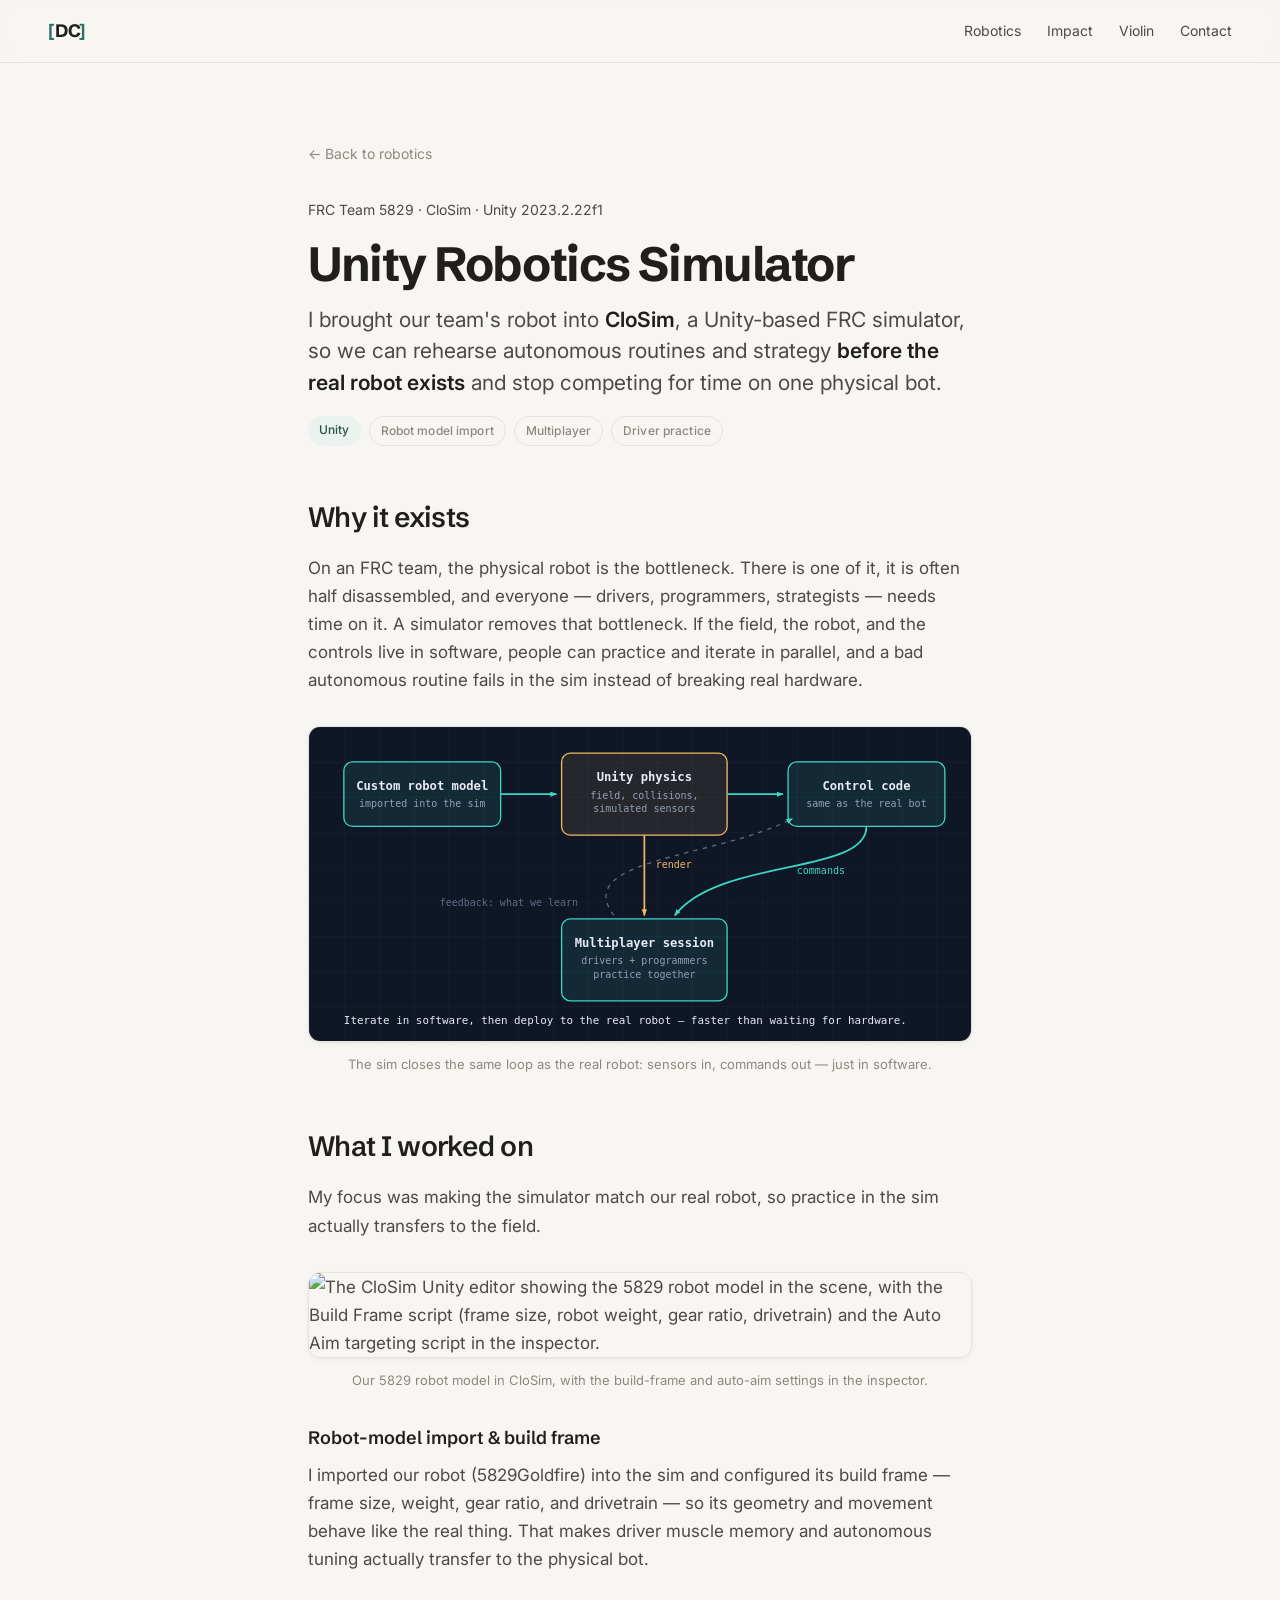
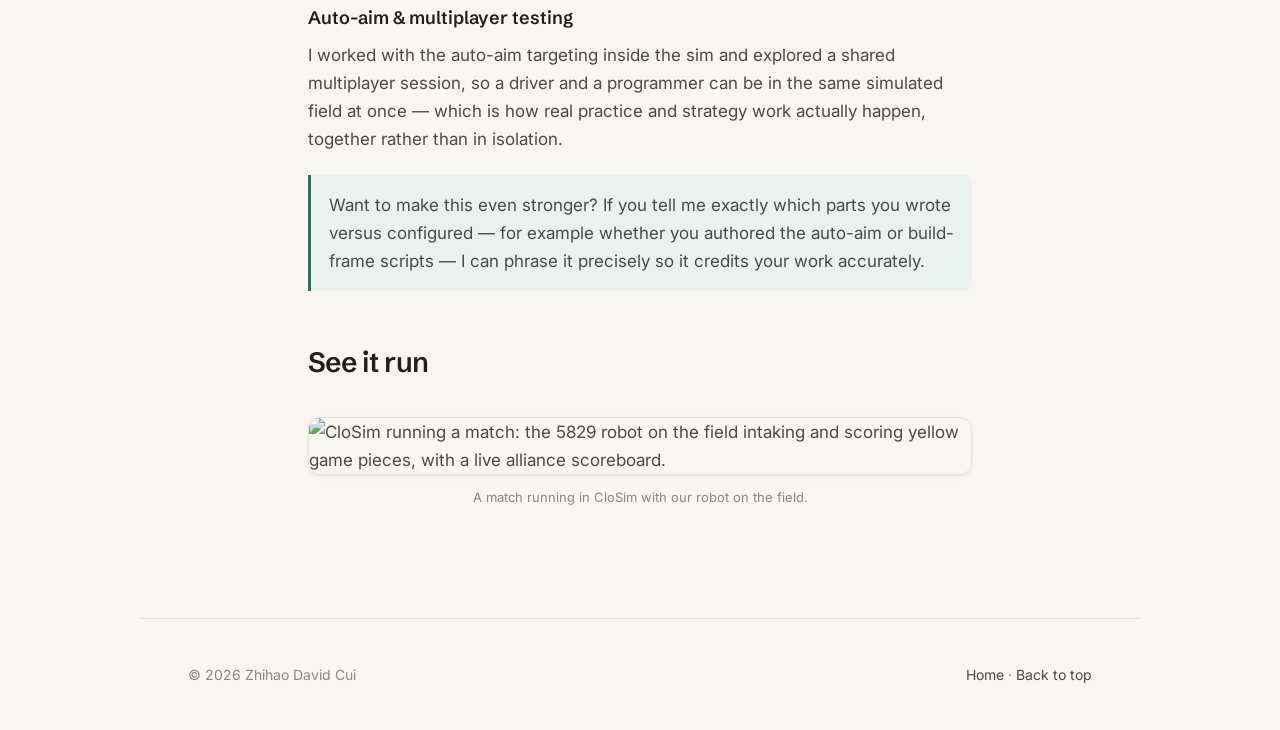
==== commit 0455e05f: "pictures" ====
--- a/sim.html
+++ b/sim.html
@@ -29,11 +29,12 @@
 <main id="main" class="page">
   <a class="back" href="index.html#robotics">&larr; Back to robotics</a>
 
-  <p class="page__sub">FRC Team 5829 &middot; Unity &middot; simulation tooling</p>
+  <p class="page__sub">FRC Team 5829 &middot; CloSim &middot; Unity 2023.2.22f1</p>
   <h1>Unity Robotics Simulator</h1>
   <p class="page__lede">
-    A simulator for rehearsing autonomous routines and strategy <strong>before the real robot
-    exists</strong>, so we stop competing for time on one physical bot.
+    I brought our team's robot into <strong>CloSim</strong>, a Unity-based FRC simulator, so we can
+    rehearse autonomous routines and strategy <strong>before the real robot exists</strong> and stop
+    competing for time on one physical bot.
   </p>
 
   <div class="pill-row">
@@ -59,41 +60,42 @@
 
   <h2>What I worked on</h2>
   <p>
-    My focus was making the simulator usable for our team specifically:
+    My focus was making the simulator match our real robot, so practice in the sim actually transfers
+    to the field.
   </p>
-  <h3>Custom robot-model import</h3>
+
+  <figure>
+    <img src="images/unity-editor.jpg" alt="The CloSim Unity editor showing the 5829 robot model in the scene, with the Build Frame script (frame size, robot weight, gear ratio, drivetrain) and the Auto Aim targeting script in the inspector." />
+    <figcaption>Our 5829 robot model in CloSim, with the build-frame and auto-aim settings in the inspector.</figcaption>
+  </figure>
+
+  <h3>Robot-model import &amp; build frame</h3>
   <p>
-    Bringing our own robot model into the sim so practice happens with our real geometry and behavior,
-    not a generic stand-in. This makes driver muscle memory and autonomous tuning actually transfer to
-    the physical bot.
+    I imported our robot (5829Goldfire) into the sim and configured its build frame &mdash; frame size,
+    weight, gear ratio, and drivetrain &mdash; so its geometry and movement behave like the real thing.
+    That makes driver muscle memory and autonomous tuning actually transfer to the physical bot.
   </p>
-  <h3>Multiplayer testing</h3>
+  <h3>Auto-aim &amp; multiplayer testing</h3>
   <p>
-    Exploring a shared session so a driver and a programmer can be in the same simulated field at once,
-    which is how real practice and strategy work happen &mdash; together, not in isolation.
+    I worked with the auto-aim targeting inside the sim and explored a shared multiplayer session, so a
+    driver and a programmer can be in the same simulated field at once &mdash; which is how real
+    practice and strategy work actually happen, together rather than in isolation.
   </p>
 
   <div class="callout">
     <p>
-      <strong>Help me finish this page:</strong> tell me the specifics and I&rsquo;ll write them up &mdash;
-      which simulator/base you started from, what you built versus extended, the language/tools, and any
-      result (e.g. hours of driver practice logged, autonomous routines tested). I kept the claims here to
-      what&rsquo;s certain so nothing overstates your work.
+      Want to make this even stronger? If you tell me exactly which parts you wrote versus configured
+      &mdash; for example whether you authored the auto-aim or build-frame scripts &mdash; I can phrase
+      it precisely so it credits your work accurately.
     </p>
   </div>
 
-  <h2>See it</h2>
+  <h2>See it run</h2>
   <figure>
-    <div class="imgslot imgslot--wide" data-need="sim-screenshot-large">
-      <span class="imgslot__tag">Photo needed</span>
-      <span class="imgslot__label">A screenshot (or short clip) of the simulator running with a robot model in the field</span>
-    </div>
-    <figcaption>Screenshot of the simulator &mdash; add yours here.</figcaption>
+    <img src="images/unity-sim.jpg" alt="CloSim running a match: the 5829 robot on the field intaking and scoring yellow game pieces, with a live alliance scoreboard." />
+    <figcaption>A match running in CloSim with our robot on the field.</figcaption>
   </figure>
 
-  <p style="margin-top:40px">
-    <a class="link" href="#" data-todo>View the code on GitHub &rarr;</a>
-  </p>
 </main>
 
 <footer class="footer">
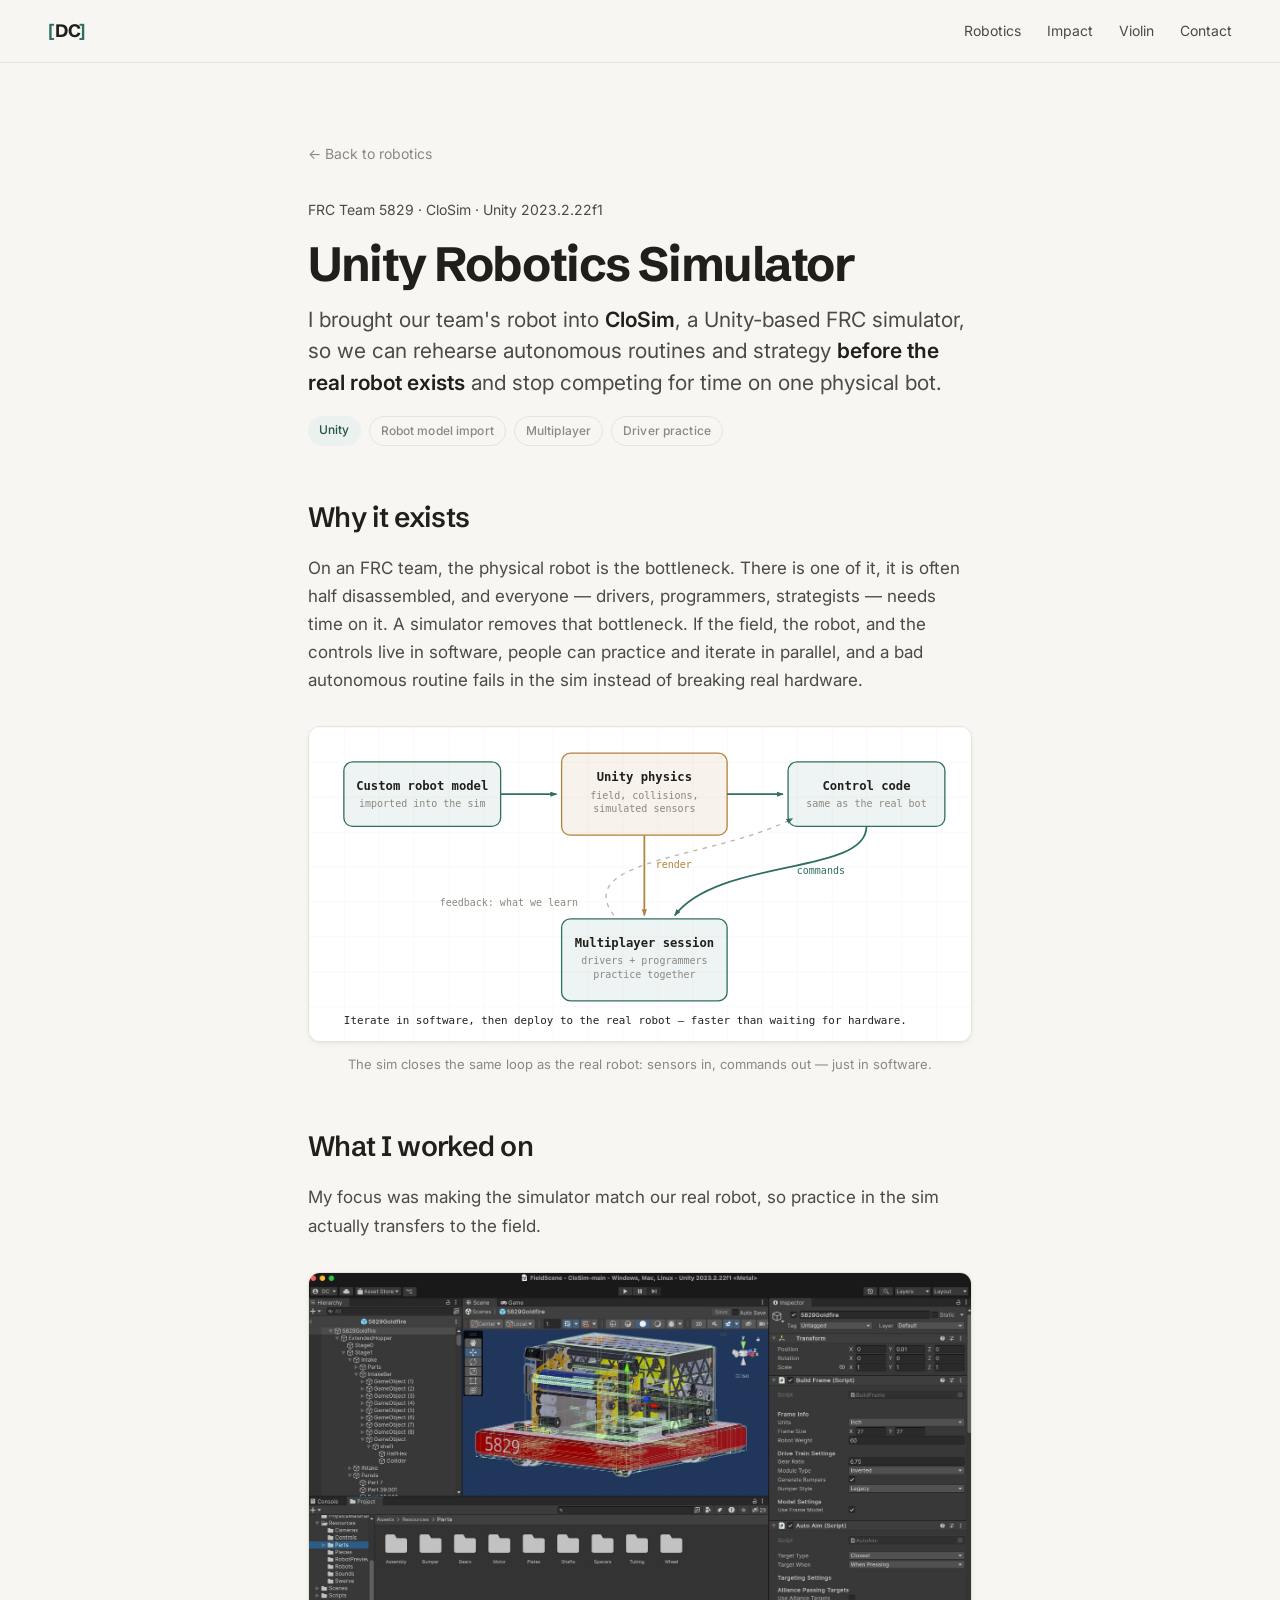
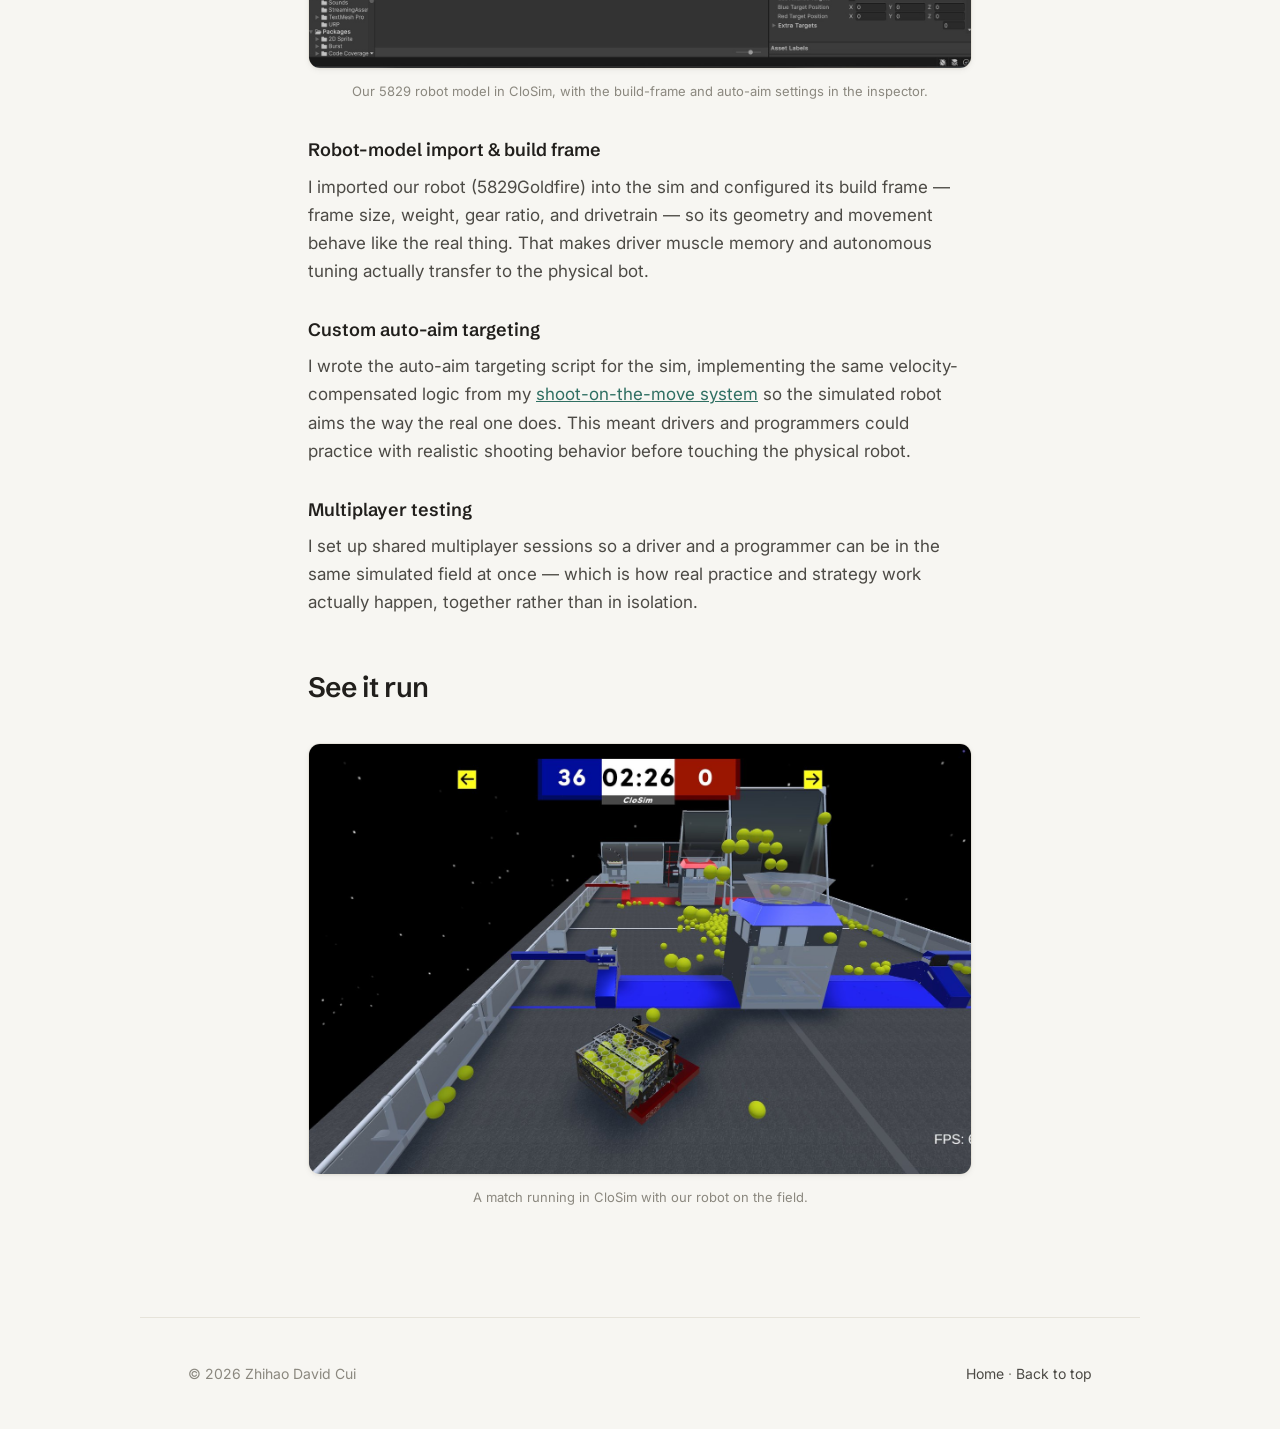
==== commit 1d0385bb: "new stuff" ====
--- a/sim.html
+++ b/sim.html
@@ -5,6 +5,8 @@
 <meta name="viewport" content="width=device-width, initial-scale=1.0" />
 <title>Unity Robotics Simulator — David Cui</title>
 <meta name="description" content="A Unity-based simulator for rehearsing FRC autonomous routines and strategy before the real robot exists." />
+<link rel="icon" href="favicon.ico" sizes="any" />
+<link rel="apple-touch-icon" href="apple-touch-icon.png" />
 <link rel="preconnect" href="https://fonts.googleapis.com" />
 <link rel="preconnect" href="https://fonts.gstatic.com" crossorigin />
 <link href="https://fonts.googleapis.com/css2?family=Schibsted+Grotesk:wght@400;500;600;700;800&family=Inter:wght@400;500;600&family=JetBrains+Mono:wght@400;500;700&display=swap" rel="stylesheet" />
@@ -75,20 +77,19 @@
     weight, gear ratio, and drivetrain &mdash; so its geometry and movement behave like the real thing.
     That makes driver muscle memory and autonomous tuning actually transfer to the physical bot.
   </p>
-  <h3>Auto-aim &amp; multiplayer testing</h3>
+  <h3>Custom auto-aim targeting</h3>
   <p>
-    I worked with the auto-aim targeting inside the sim and explored a shared multiplayer session, so a
-    driver and a programmer can be in the same simulated field at once &mdash; which is how real
-    practice and strategy work actually happen, together rather than in isolation.
+    I wrote the auto-aim targeting script for the sim, implementing the same velocity-compensated
+    logic from my <a href="sotm.html">shoot-on-the-move system</a> so the simulated robot aims
+    the way the real one does. This meant drivers and programmers could practice with realistic
+    shooting behavior before touching the physical robot.
   </p>
-
-  <div class="callout">
-    <p>
-      Want to make this even stronger? If you tell me exactly which parts you wrote versus configured
-      &mdash; for example whether you authored the auto-aim or build-frame scripts &mdash; I can phrase
-      it precisely so it credits your work accurately.
-    </p>
-  </div>
+  <h3>Multiplayer testing</h3>
+  <p>
+    I set up shared multiplayer sessions so a driver and a programmer can be in the same simulated
+    field at once &mdash; which is how real practice and strategy work actually happen, together
+    rather than in isolation.
+  </p>
 
   <h2>See it run</h2>
   <figure>
--- a/styles.css
+++ b/styles.css
@@ -274,3 +274,10 @@
 .js .reveal { opacity: 0; transform: translateY(16px); transition: opacity 0.6s ease, transform 0.6s ease; }
 .js .reveal.is-in { opacity: 1; transform: none; }
 @media (prefers-reduced-motion: reduce) { .js .reveal { opacity: 1; transform: none; transition: none; } }
+
+/* ===== Real images filling slots ===== */
+.rcard__media { position: relative; }
+.rcard__media .imgfill { width: 100%; height: 100%; min-height: 240px; object-fit: cover; border-radius: 10px; }
+.impact-card .imgfill { width: 100%; height: 190px; object-fit: cover; border-radius: 0; display: block; }
+.violin__media .imgfill { width: 100%; max-height: 520px; object-fit: cover; object-position: center 20%; border-radius: 12px; box-shadow: var(--shadow-sm); }
+@media (max-width: 760px) { .rcard__media .imgfill { min-height: 200px; } }
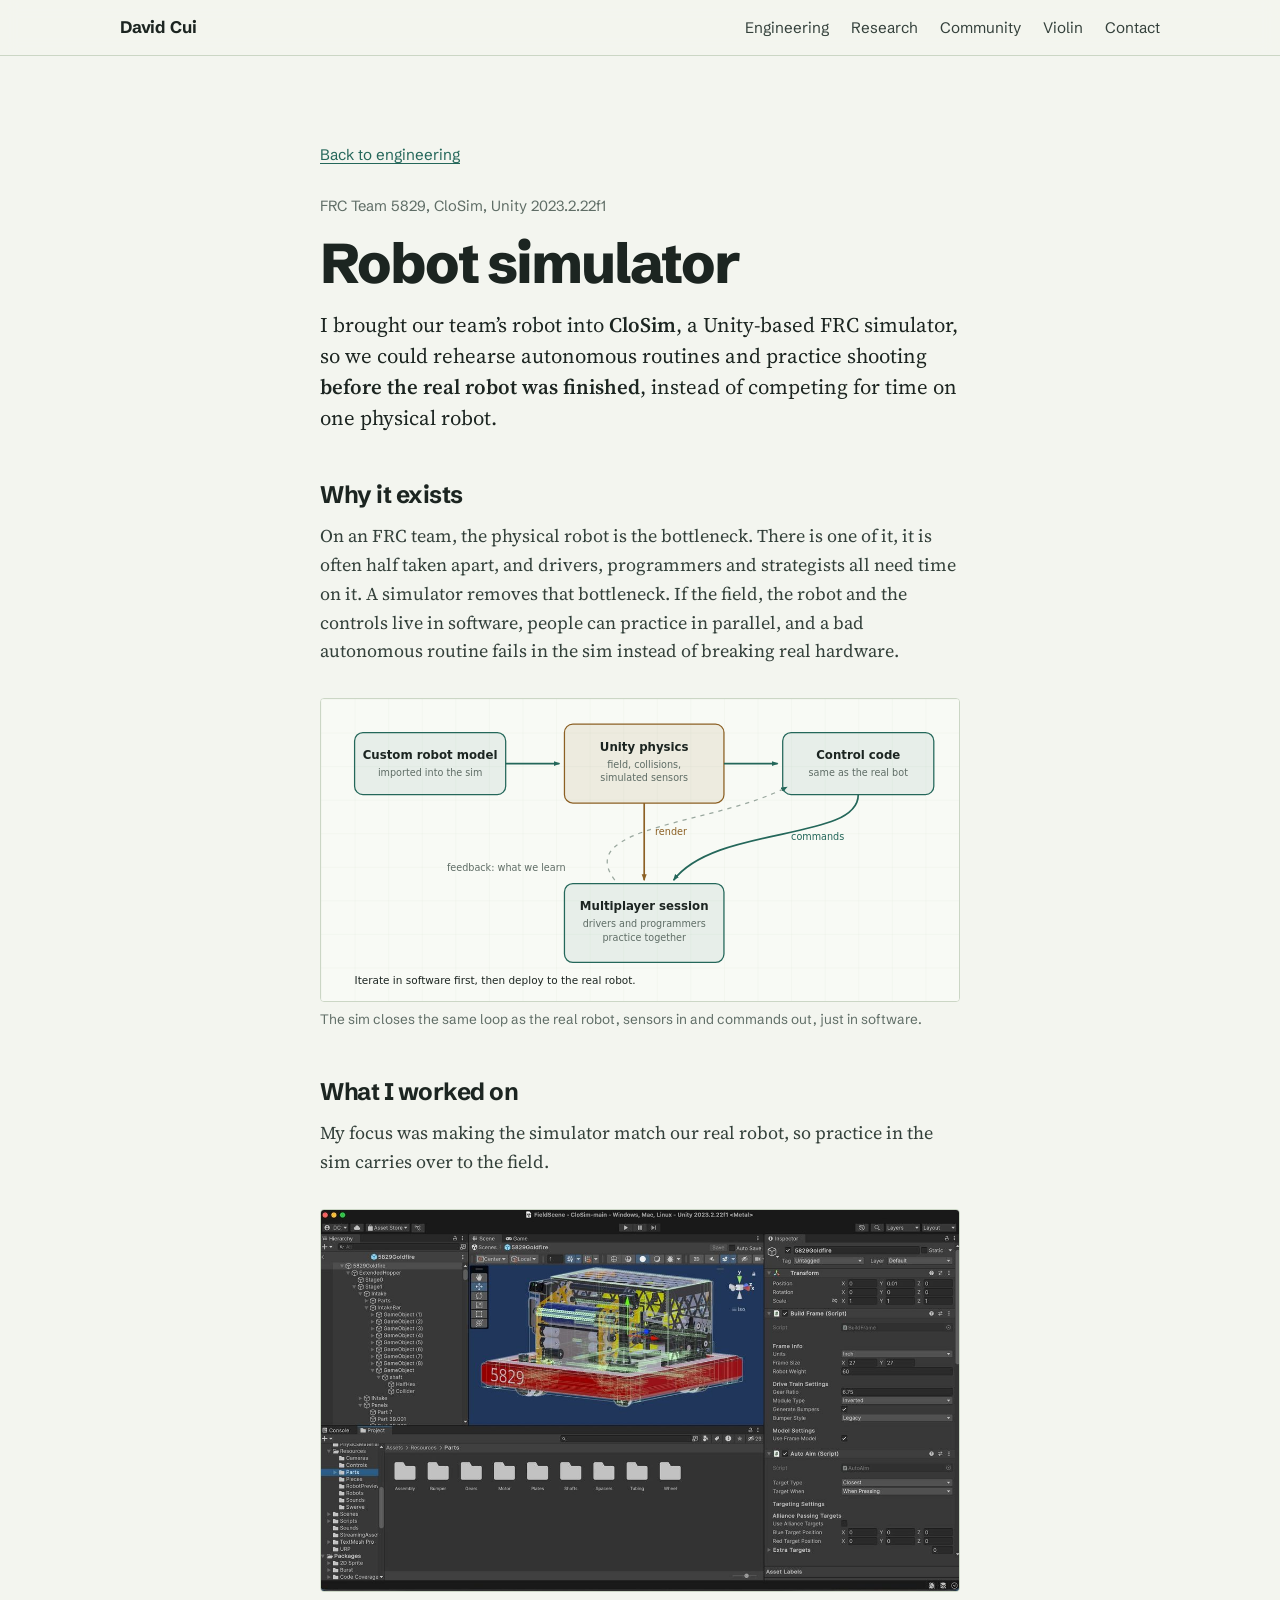
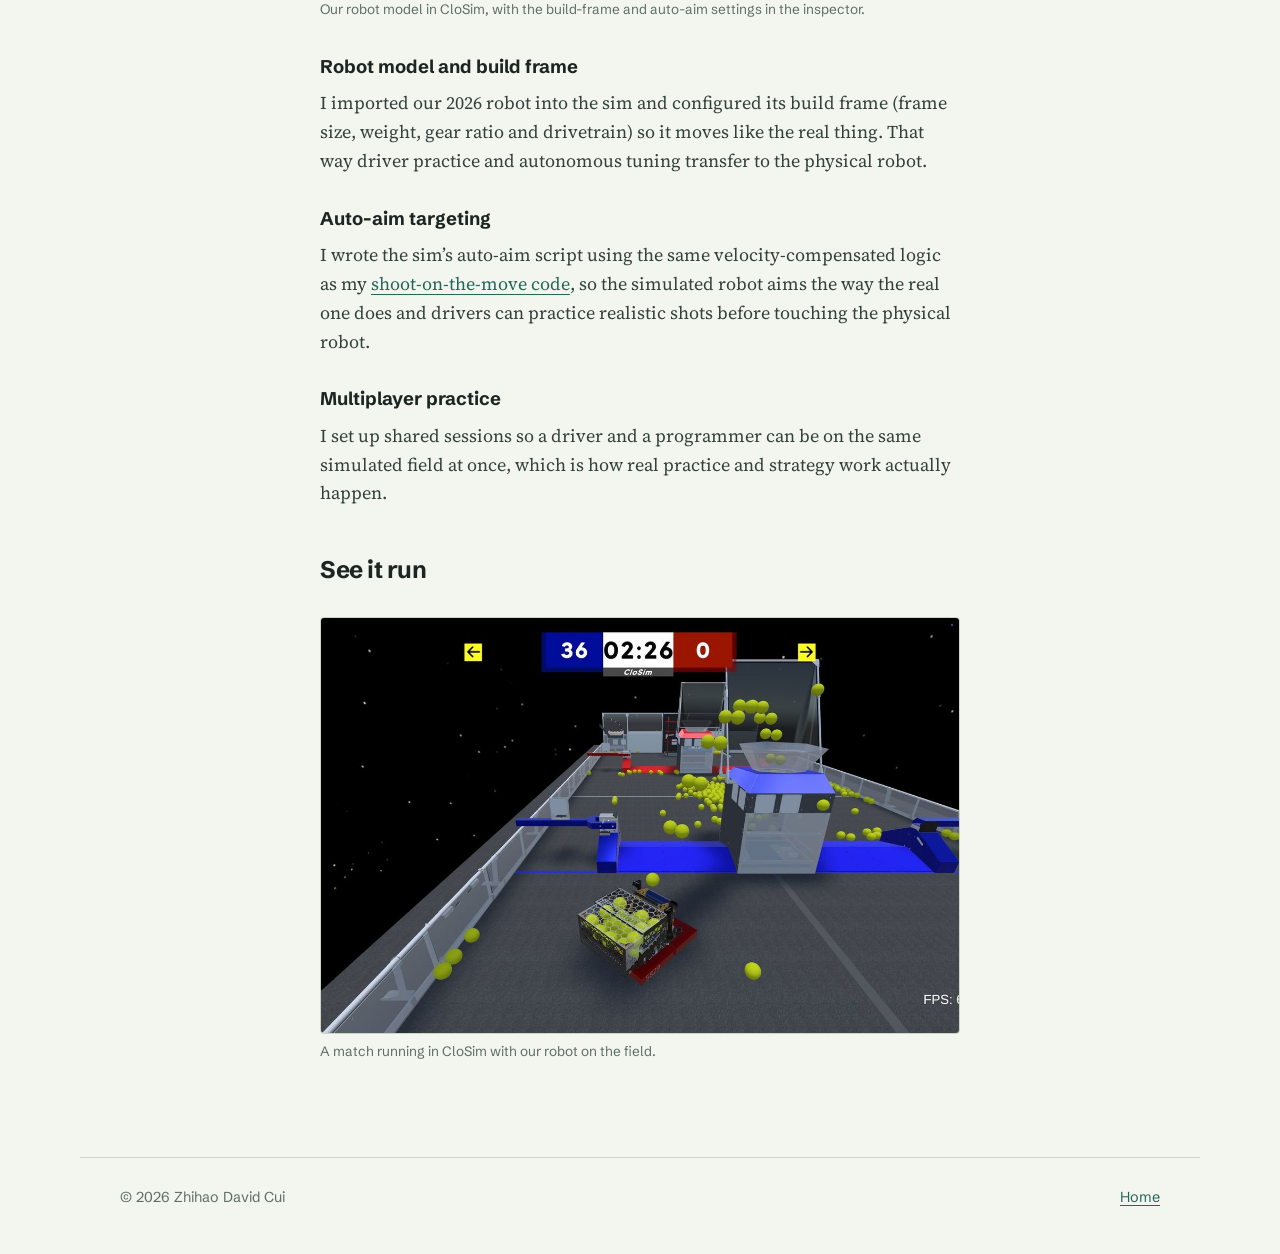
==== commit e83ba338: "Renovate the portfolio New engineering-paper design with an animated launcher sketch in the hero, re" ====
--- a/sim.html
+++ b/sim.html
@@ -3,107 +3,106 @@
 <head>
 <meta charset="UTF-8" />
 <meta name="viewport" content="width=device-width, initial-scale=1.0" />
-<title>Unity Robotics Simulator — David Cui</title>
-<meta name="description" content="A Unity-based simulator for rehearsing FRC autonomous routines and strategy before the real robot exists." />
+<title>Robot simulator | David Cui</title>
+<meta name="description" content="How I brought our FRC robot into CloSim, a Unity-based simulator, so drivers and programmers could practice before the real robot was finished." />
+<link rel="canonical" href="https://dczhportfolio.vercel.app/sim.html" />
+<meta property="og:type" content="article" />
+<meta property="og:url" content="https://dczhportfolio.vercel.app/sim.html" />
+<meta property="og:title" content="Robot simulator, by David Cui" />
+<meta property="og:description" content="Bringing an FRC robot into a Unity simulator so drivers and programmers can practice before the real robot is finished." />
+<meta property="og:image" content="https://dczhportfolio.vercel.app/og-icon.png" />
+<meta name="theme-color" content="#f3f5ef" />
 <link rel="icon" href="favicon.ico" sizes="any" />
 <link rel="apple-touch-icon" href="apple-touch-icon.png" />
 <link rel="preconnect" href="https://fonts.googleapis.com" />
 <link rel="preconnect" href="https://fonts.gstatic.com" crossorigin />
-<link href="https://fonts.googleapis.com/css2?family=Schibsted+Grotesk:wght@400;500;600;700;800&family=Inter:wght@400;500;600&family=JetBrains+Mono:wght@400;500;700&display=swap" rel="stylesheet" />
+<link href="https://fonts.googleapis.com/css2?family=Schibsted+Grotesk:wght@500;600;700;800&family=Source+Serif+4:ital,opsz,wght@0,8..60,400;0,8..60,600;1,8..60,400&display=swap" rel="stylesheet" />
 <link rel="stylesheet" href="styles.css" />
 </head>
 <body>
 
 <a class="skip-link" href="#main">Skip to content</a>
 
-<header class="nav" id="top">
-  <a class="nav__mark" href="index.html" aria-label="David Cui, home">
-    <span class="nav__mark-bracket">[</span>DC<span class="nav__mark-bracket">]</span>
-  </a>
-  <nav class="nav__links" aria-label="Primary">
-    <a href="index.html#robotics">Robotics</a>
-    <a href="index.html#impact">Impact</a>
-    <a href="index.html#violin">Violin</a>
-    <a href="index.html#contact">Contact</a>
-  </nav>
+<header class="site-header">
+  <div class="site-header__inner">
+    <a class="wordmark" href="index.html">David Cui</a>
+    <nav class="site-nav" aria-label="Sections">
+      <a href="index.html#engineering">Engineering</a>
+      <a href="index.html#research">Research</a>
+      <a href="index.html#community">Community</a>
+      <a href="index.html#violin">Violin</a>
+      <a href="index.html#contact">Contact</a>
+    </nav>
+  </div>
 </header>
 
 <main id="main" class="page">
-  <a class="back" href="index.html#robotics">&larr; Back to robotics</a>
+  <a class="page__back" href="index.html#sim">Back to engineering</a>
 
-  <p class="page__sub">FRC Team 5829 &middot; CloSim &middot; Unity 2023.2.22f1</p>
-  <h1>Unity Robotics Simulator</h1>
+  <p class="page__meta">FRC Team 5829, CloSim, Unity 2023.2.22f1</p>
+  <h1>Robot simulator</h1>
   <p class="page__lede">
-    I brought our team's robot into <strong>CloSim</strong>, a Unity-based FRC simulator, so we can
-    rehearse autonomous routines and strategy <strong>before the real robot exists</strong> and stop
-    competing for time on one physical bot.
+    I brought our team&rsquo;s robot into <strong>CloSim</strong>, a Unity-based FRC simulator, so we
+    could rehearse autonomous routines and practice shooting <strong>before the real robot was
+    finished</strong>, instead of competing for time on one physical robot.
   </p>
-
-  <div class="pill-row">
-    <span class="tag">Unity</span>
-    <span class="tag tag--muted">Robot model import</span>
-    <span class="tag tag--muted">Multiplayer</span>
-    <span class="tag tag--muted">Driver practice</span>
-  </div>
 
   <h2>Why it exists</h2>
   <p>
-    On an FRC team, the physical robot is the bottleneck. There is one of it, it is often half
-    disassembled, and everyone &mdash; drivers, programmers, strategists &mdash; needs time on it.
-    A simulator removes that bottleneck. If the field, the robot, and the controls live in software,
-    people can practice and iterate in parallel, and a bad autonomous routine fails in the sim instead
-    of breaking real hardware.
+    On an FRC team, the physical robot is the bottleneck. There is one of it, it is often half taken
+    apart, and drivers, programmers and strategists all need time on it. A simulator removes that
+    bottleneck. If the field, the robot and the controls live in software, people can practice in
+    parallel, and a bad autonomous routine fails in the sim instead of breaking real hardware.
   </p>
 
   <figure>
-    <img src="sim-diagram.svg" alt="Diagram of the simulator loop: a custom robot model is imported into Unity physics, which feeds simulated sensors to the same control code the real robot runs; the session is shared in multiplayer for driver and programmer practice, and what is learned feeds back into the control code before deploying to the real robot." />
-    <figcaption>The sim closes the same loop as the real robot: sensors in, commands out &mdash; just in software.</figcaption>
+    <picture class="diagram">
+      <source media="(max-width: 700px)" srcset="sim-diagram-tall.svg" width="380" height="560" />
+      <img src="sim-diagram.svg" width="760" height="360" alt="Diagram of the simulator loop. A custom robot model is imported into Unity physics, which feeds simulated sensors to the same control code the real robot runs. Drivers and programmers practice together in a shared session, and what they learn feeds back into the control code before it goes on the real robot." />
+    </picture>
+    <figcaption>The sim closes the same loop as the real robot, sensors in and commands out, just in software.</figcaption>
   </figure>
 
   <h2>What I worked on</h2>
   <p>
-    My focus was making the simulator match our real robot, so practice in the sim actually transfers
-    to the field.
+    My focus was making the simulator match our real robot, so practice in the sim carries over to the
+    field.
   </p>
 
   <figure>
-    <img src="images/unity-editor.jpg" alt="The CloSim Unity editor showing the 5829 robot model in the scene, with the Build Frame script (frame size, robot weight, gear ratio, drivetrain) and the Auto Aim targeting script in the inspector." />
-    <figcaption>Our 5829 robot model in CloSim, with the build-frame and auto-aim settings in the inspector.</figcaption>
+    <img src="images/unity-editor.jpg" width="1200" height="718" loading="lazy" alt="The CloSim Unity editor showing the Team 5829 robot model, with the Build Frame settings (frame size, robot weight, gear ratio, drivetrain) and the Auto Aim script in the inspector." />
+    <figcaption>Our robot model in CloSim, with the build-frame and auto-aim settings in the inspector.</figcaption>
   </figure>
 
-  <h3>Robot-model import &amp; build frame</h3>
+  <h3>Robot model and build frame</h3>
   <p>
-    I imported our robot (5829Goldfire) into the sim and configured its build frame &mdash; frame size,
-    weight, gear ratio, and drivetrain &mdash; so its geometry and movement behave like the real thing.
-    That makes driver muscle memory and autonomous tuning actually transfer to the physical bot.
+    I imported our 2026 robot into the sim and configured its build frame (frame size, weight, gear ratio
+    and drivetrain) so it moves like the real thing. That way driver practice and autonomous tuning
+    transfer to the physical robot.
   </p>
-  <h3>Custom auto-aim targeting</h3>
+  <h3>Auto-aim targeting</h3>
   <p>
-    I wrote the auto-aim targeting script for the sim, implementing the same velocity-compensated
-    logic from my <a href="sotm.html">shoot-on-the-move system</a> so the simulated robot aims
-    the way the real one does. This meant drivers and programmers could practice with realistic
-    shooting behavior before touching the physical robot.
+    I wrote the sim&rsquo;s auto-aim script using the same velocity-compensated logic as my
+    <a href="sotm.html">shoot-on-the-move code</a>, so the simulated robot aims the way the real one does
+    and drivers can practice realistic shots before touching the physical robot.
   </p>
-  <h3>Multiplayer testing</h3>
+  <h3>Multiplayer practice</h3>
   <p>
-    I set up shared multiplayer sessions so a driver and a programmer can be in the same simulated
-    field at once &mdash; which is how real practice and strategy work actually happen, together
-    rather than in isolation.
+    I set up shared sessions so a driver and a programmer can be on the same simulated field at once,
+    which is how real practice and strategy work actually happen.
   </p>
 
   <h2>See it run</h2>
   <figure>
-    <img src="images/unity-sim.jpg" alt="CloSim running a match: the 5829 robot on the field intaking and scoring yellow game pieces, with a live alliance scoreboard." />
+    <img src="images/unity-sim.jpg" width="1200" height="780" loading="lazy" alt="A match running in CloSim with the Team 5829 robot on the field collecting and scoring yellow balls, and a live scoreboard." />
     <figcaption>A match running in CloSim with our robot on the field.</figcaption>
   </figure>
-
 </main>
 
-<footer class="footer">
-  <p>&copy; <span id="year"></span> Zhihao David Cui</p>
-  <p class="footer__built"><a href="index.html">Home</a> &middot; <a href="#top">Back to top</a></p>
+<footer class="site-footer">
+  <p>&copy; 2026 Zhihao David Cui</p>
+  <p><a href="index.html">Home</a></p>
 </footer>
 
-<script>document.getElementById("year").textContent = new Date().getFullYear();</script>
 </body>
 </html>
--- a/styles.css
+++ b/styles.css
@@ -1,283 +1,368 @@
 /* ============================================================
-   David Cui — portfolio
-   Clean, light, readable. One restrained accent (pine), muted
-   gold used sparingly. Type: Schibsted Grotesk / Inter.
+   David Cui, portfolio
+   Light engineering-paper look: pale green sheet with a faint
+   grid, graphite ink, one pine accent and a little gold.
+   Type: Schibsted Grotesk for headings and labels,
+         Source Serif 4 for reading text.
    ============================================================ */
 
 :root {
-  --paper:    #f7f6f2;   /* page background */
-  --surface:  #ffffff;   /* cards */
-  --surface-2:#fbfaf7;   /* subtle raised */
-  --ink:      #211f1c;   /* headings */
-  --body:     #4c4a45;   /* body text */
-  --muted:    #8b887f;   /* captions, secondary */
-  --line:     #e6e3da;   /* hairlines */
-  --line-2:   #d8d4c9;   /* stronger hairline */
-  --accent:   #2f6f62;   /* pine — links, marks, sim lines */
-  --accent-dk:#245449;
-  --accent-soft:#eaf1ee; /* accent tint */
-  --gold:     #b3823a;   /* muted gold — sparing highlights, sim goal */
-
-  /* names kept for the canvas JS (reads --teal / --amber / --line etc.) */
-  --teal: var(--accent);
-  --amber: var(--gold);
-  --text-dim: var(--body);
-  --text-faint: var(--muted);
-  --ink-2: var(--surface);
-
-  --maxw: 1000px;
-  --pad: clamp(20px, 5vw, 48px);
-
-  --f-display: "Schibsted Grotesk", system-ui, sans-serif;
-  --f-body: "Inter", system-ui, sans-serif;
-  --f-mono: "JetBrains Mono", ui-monospace, monospace;
-
-  --shadow-sm: 0 1px 2px rgba(33,31,28,0.04), 0 2px 6px rgba(33,31,28,0.04);
-  --shadow: 0 1px 2px rgba(33,31,28,0.04), 0 10px 30px rgba(33,31,28,0.06);
-  --radius: 14px;
+  --paper: #f3f5ef;      /* page */
+  --sheet: #f8faf5;      /* drawing sheets and panels */
+  --white: #ffffff;
+  --grid: #dfe7d9;       /* fine grid */
+  --grid-major: #cfdbc8; /* every fifth line */
+  --ink: #1c2521;        /* headings, linework */
+  --body: #34413b;       /* reading text */
+  --muted: #5f6d66;      /* captions, labels */
+  --rule: #cbd6c5;       /* hairlines */
+  --pine: #24675a;       /* links, backspin, accent */
+  --pine-dk: #1b4f45;
+  --gold: #8c6024;       /* topspin, sparing highlights */
+
+  --display: "Schibsted Grotesk", system-ui, -apple-system, "Segoe UI", sans-serif;
+  --text: "Source Serif 4", Georgia, "Times New Roman", serif;
+  --mono: "JetBrains Mono", ui-monospace, "SFMono-Regular", Consolas, monospace;
+
+  --wide: 1120px;
+  --gutter: clamp(16px, 4vw, 40px);
 }
 
 * { box-sizing: border-box; }
-html { scroll-behavior: smooth; }
-@media (prefers-reduced-motion: reduce) { html { scroll-behavior: auto; } }
+
+html { -webkit-text-size-adjust: 100%; scroll-padding-top: 72px; }
+@media (prefers-reduced-motion: no-preference) { html { scroll-behavior: smooth; } }
 
 body {
   margin: 0;
   background: var(--paper);
   color: var(--body);
-  font-family: var(--f-body);
-  font-size: 17px;
-  line-height: 1.65;
+  font-family: var(--text);
+  font-size: 1.125rem;
+  line-height: 1.6;
+  font-optical-sizing: auto;
   -webkit-font-smoothing: antialiased;
 }
 
+img { max-width: 100%; }
+
+a {
+  color: var(--pine);
+  text-decoration-thickness: 1px;
+  text-underline-offset: 0.2em;
+}
+a:hover { color: var(--pine-dk); text-decoration-thickness: 2px; }
+:focus-visible { outline: 2px solid var(--pine); outline-offset: 3px; border-radius: 2px; }
+
 .skip-link {
-  position: absolute; left: -999px; top: 0;
-  background: var(--accent); color: #fff;
-  padding: 10px 16px; border-radius: 0 0 8px 0; z-index: 100; font-weight: 600;
+  position: absolute; left: -999px; top: 0; z-index: 100;
+  padding: 10px 16px; background: var(--ink); color: var(--white);
+  font-family: var(--display); font-weight: 600;
 }
 .skip-link:focus { left: 0; }
 
-a { color: var(--accent); }
-:focus-visible { outline: 2px solid var(--accent); outline-offset: 3px; border-radius: 2px; }
-
-/* ===== Nav ===== */
-.nav {
-  position: sticky; top: 0; z-index: 50;
-  display: flex; align-items: center; justify-content: space-between;
-  padding: 16px var(--pad);
-  background: rgba(247,246,242,0.82);
-  backdrop-filter: blur(10px);
-  border-bottom: 1px solid var(--line);
-}
-.nav__mark {
-  font-family: var(--f-display); font-weight: 700; font-size: 18px;
-  letter-spacing: -0.01em; text-decoration: none; color: var(--ink);
-}
-.nav__mark-bracket { color: var(--accent); }
-.nav__links { display: flex; gap: 26px; }
-.nav__links a {
-  font-size: 14px; text-decoration: none; color: var(--body);
-  transition: color 0.18s;
-}
-.nav__links a:hover { color: var(--accent); }
-@media (max-width: 620px) { .nav__links { gap: 16px; } .nav__links a { font-size: 13px; } }
-
-/* ===== Shared ===== */
-.eyebrow {
-  font-size: 13px; letter-spacing: 0.02em; color: var(--accent);
-  margin: 0 0 12px; font-weight: 600;
-}
-.section-head { margin-bottom: 36px; }
-.section-head h2 {
-  font-family: var(--f-display); font-weight: 600;
-  font-size: clamp(26px, 4vw, 38px); line-height: 1.1; margin: 0; color: var(--ink);
-  letter-spacing: -0.015em;
-}
-section { padding: clamp(56px, 8vw, 96px) var(--pad); max-width: var(--maxw); margin-inline: auto; }
-
-/* ===== Hero (clean, centered) ===== */
+/* ===== Header ===== */
+.site-header {
+  position: sticky; top: 0; z-index: 20;
+  background: rgba(243, 245, 239, 0.94);
+  backdrop-filter: blur(8px);
+  border-bottom: 1px solid var(--rule);
+}
+.site-header__inner {
+  max-width: var(--wide); margin: 0 auto;
+  padding: 14px var(--gutter);
+  display: flex; align-items: baseline; justify-content: space-between; gap: 12px 28px;
+  flex-wrap: wrap;
+}
+.wordmark {
+  font-family: var(--display); font-weight: 700; font-size: 1.05rem;
+  letter-spacing: -0.01em; color: var(--ink); text-decoration: none;
+}
+.wordmark:hover { color: var(--ink); }
+.site-nav { display: flex; gap: 22px; font-family: var(--display); font-size: 0.95rem; }
+.site-nav a { color: var(--body); text-decoration: none; white-space: nowrap; }
+.site-nav a:hover { color: var(--pine); text-decoration: underline; text-decoration-thickness: 1px; }
+/* phones: the header scrolls away instead of holding two rows of the screen */
+@media (max-width: 640px) {
+  .site-header { position: static; }
+  .site-header__inner { padding-block: 10px 12px; gap: 6px; }
+  .site-nav { flex-wrap: wrap; gap: 4px 13px; font-size: 0.8125rem; }
+}
+
+/* ===== Hero ===== */
+/* phones: name, question, drawing, then the introduction.
+   wide screens: the question and the introduction side by side above the drawing,
+   so the drawing is on screen when its flights draw in. */
 .hero {
-  text-align: center;
-  padding-top: clamp(56px, 10vw, 104px);
-  padding-bottom: clamp(40px, 7vw, 72px);
-  display: block; max-width: 760px;
-}
-.hero .eyebrow { margin-bottom: 18px; }
-.hero h1 {
-  font-family: var(--f-display); font-weight: 700;
-  font-size: clamp(48px, 9vw, 88px); line-height: 1; margin: 0 0 16px;
-  letter-spacing: -0.035em; color: var(--ink);
-}
-.hero__identity {
-  font-family: var(--f-display); font-size: clamp(18px, 2.4vw, 23px);
-  color: var(--body); font-weight: 500; margin: 0 0 20px; letter-spacing: -0.01em;
-}
-.hero__identity span { color: var(--line-2); margin: 0 6px; }
-.hero__lede {
-  font-size: clamp(16px, 2vw, 19px); color: var(--body); margin: 0 auto 28px; max-width: 52ch;
-}
-.hero__lede strong { color: var(--ink); font-weight: 600; }
-.hero__social { display: flex; gap: 12px; justify-content: center; }
-.hero__social a {
-  width: 46px; height: 46px; border-radius: 12px; border: 1px solid var(--line-2);
-  background: var(--surface); display: inline-flex; align-items: center; justify-content: center;
-  color: var(--ink); transition: border-color 0.18s, transform 0.15s, color 0.18s;
-}
-.hero__social a:hover { border-color: var(--accent); color: var(--accent); transform: translateY(-2px); }
-.hero__social svg { width: 20px; height: 20px; }
-
-/* ===== Highlights strip (clean, understated) ===== */
-.telemetry {
-  display: grid; grid-template-columns: repeat(4, 1fr); gap: 0;
-  background: var(--surface); border: 1px solid var(--line); border-radius: var(--radius);
-  max-width: var(--maxw); margin: 0 auto; overflow: hidden; box-shadow: var(--shadow-sm);
-}
-.telemetry__item { padding: 24px; display: flex; flex-direction: column; gap: 4px; border-right: 1px solid var(--line); }
-.telemetry__item:last-child { border-right: none; }
-.telemetry__num { font-family: var(--f-display); font-weight: 700; font-size: clamp(24px, 3vw, 32px); color: var(--ink); line-height: 1; }
-.telemetry__label { font-size: 13px; color: var(--muted); }
+  max-width: var(--wide); margin: 0 auto;
+  padding: clamp(32px, 5vw, 52px) var(--gutter) clamp(48px, 7vw, 80px);
+  display: grid; grid-template-columns: minmax(0, 1fr);
+  grid-template-areas: "name" "question" "sheet" "about";
+}
+.hero__name {
+  grid-area: name;
+  font-family: var(--display); font-weight: 800;
+  font-size: clamp(3.2rem, 10vw, 7rem);
+  line-height: 0.9; letter-spacing: -0.045em;
+  color: var(--ink); margin: 0 0 clamp(16px, 2.6vw, 28px);
+}
+.hero__question {
+  grid-area: question;
+  font-family: var(--display); font-weight: 600;
+  font-size: clamp(1.45rem, 2.7vw, 2.15rem);
+  line-height: 1.15; letter-spacing: -0.02em;
+  color: var(--ink); max-width: 24ch; margin: 0 0 26px;
+  text-wrap: balance;
+}
+.hero__about { grid-area: about; margin-top: 30px; }
+.hero__lede { max-width: 62ch; margin: 0 0 18px; font-size: 1.125rem; }
+.hero__links { display: flex; flex-wrap: wrap; gap: 8px 24px; margin: 0; font-family: var(--display); font-size: 1rem; }
+@media (min-width: 900px) {
+  .hero {
+    grid-template-columns: minmax(0, 0.85fr) minmax(0, 1.15fr);
+    column-gap: clamp(40px, 5vw, 64px);
+    grid-template-areas: "name name" "question about" "sheet sheet";
+  }
+  .hero__question { margin: 0; }
+  .hero__about { margin-top: 2px; }
+  .hero .sheet { margin-top: 44px; }
+}
+/* short laptop screens: tighten the top so the landing points still show on load */
+@media (min-width: 900px) and (max-height: 760px) {
+  .hero { padding-top: 28px; }
+  .hero__name { font-size: 5.75rem; margin-bottom: 20px; }
+  .hero .sheet { margin-top: 32px; }
+}
+
+/* ===== Drawing sheet (hero figure) ===== */
+.sheet {
+  grid-area: sheet;
+  margin: 0;
+  border: 1.5px solid var(--ink);
+  background-color: var(--sheet);
+  background-image:
+    linear-gradient(var(--grid-major) 1px, transparent 1px),
+    linear-gradient(90deg, var(--grid-major) 1px, transparent 1px),
+    linear-gradient(var(--grid) 1px, transparent 1px),
+    linear-gradient(90deg, var(--grid) 1px, transparent 1px);
+  background-size: 80px 80px, 80px 80px, 16px 16px, 16px 16px;
+  background-position: -1px -1px;
+}
+.sheet__art { display: block; width: 100%; height: auto; }
+.sheet__art--tall { display: none; max-width: 600px; margin: 0 auto; }
+@media (max-width: 860px) {
+  .sheet__art--wide { display: none; }
+  .sheet__art--tall { display: block; }
+}
+.sheet__foot {
+  display: grid; grid-template-columns: minmax(0, 1fr) minmax(0, 470px);
+  border-top: 1.5px solid var(--ink); background: var(--sheet);
+}
+.sheet__note {
+  margin: 0; padding: 14px 16px; align-self: start;
+  font-family: var(--display); font-size: 0.9rem; line-height: 1.45; color: var(--body);
+}
+.titleblock {
+  margin: 0; display: grid; grid-template-columns: 1.7fr 1fr;
+  border-left: 1.5px solid var(--ink); background: var(--white);
+}
+.titleblock > div { padding: 7px 12px 8px; border-bottom: 1px solid var(--ink); }
+.titleblock > div:nth-child(odd) { border-right: 1px solid var(--ink); }
+.titleblock > div:last-child { grid-column: 1 / -1; border-right: 0; border-bottom: 0; }
+.titleblock dt { font-family: var(--display); font-size: 0.72rem; color: var(--muted); line-height: 1.3; }
+.titleblock dd { margin: 0; font-family: var(--display); font-weight: 600; font-size: 0.95rem; color: var(--ink); line-height: 1.3; }
+@media (max-width: 860px) {
+  .sheet__foot { grid-template-columns: 1fr; }
+  .titleblock { border-left: 0; border-top: 1.5px solid var(--ink); }
+}
+
+/* drawing elements (shared by the hero and the launcher detail) */
+.art-line { fill: none; stroke: var(--ink); stroke-width: 1.75; stroke-linecap: round; stroke-linejoin: round; }
+.art-thin { fill: none; stroke: var(--ink); stroke-width: 1.1; }
+.art-solid { fill: var(--sheet); stroke: var(--ink); stroke-width: 1.75; }
+.art-dot { fill: var(--ink); }
+.art-base { fill: none; stroke: var(--ink); stroke-width: 3.5; stroke-linecap: round; }
+.art-ball { fill: var(--sheet); stroke: var(--pine); stroke-width: 2.25; }
+.art-label { font-family: var(--display); font-size: 17px; fill: var(--ink); }
+.art-label--muted { fill: var(--muted); }
+.art-arrow { fill: none; stroke: var(--pine); stroke-width: 2; stroke-linecap: round; }
+.art-arrowhead { fill: var(--pine); }
+
+.traj { fill: none; stroke-linecap: round; }
+.traj--top  { stroke: var(--gold); stroke-width: 2.4; }
+.traj--none { stroke: var(--ink);  stroke-width: 1.8; }
+.traj--back { stroke: var(--pine); stroke-width: 3; }
+.land { stroke-width: 2.2; fill: var(--sheet); }
+.land--top  { stroke: var(--gold); }
+.land--none { stroke: var(--ink); }
+.land--back { stroke: var(--pine); }
+.art-label--top  { fill: var(--gold); font-weight: 600; }
+.art-label--back { fill: var(--pine); font-weight: 700; }
+.sheet__art--wide .art-label { font-size: 18px; }
+.sheet__art--tall .art-label { font-size: 23px; }
+@media (min-width: 641px) { .sheet__art--tall .art-label { font-size: 19px; } }
+
+/* the one moving moment: the three flights draw in once on load */
+@media (prefers-reduced-motion: no-preference) {
+  .traj { stroke-dasharray: 1; stroke-dashoffset: 1; animation: draw 1.5s cubic-bezier(0.3, 0.1, 0.25, 1) forwards; }
+  .traj--top  { animation-delay: 0.25s; }
+  .traj--none { animation-delay: 0.55s; }
+  .traj--back { animation-delay: 0.85s; }
+  .land, .land-label { opacity: 0; animation: appear 0.35s ease forwards; }
+  .land--top, .land-label--top   { animation-delay: 1.6s; }
+  .land--none, .land-label--none { animation-delay: 1.9s; }
+  .land--back, .land-label--back { animation-delay: 2.2s; }
+}
+@keyframes draw { to { stroke-dashoffset: 0; } }
+@keyframes appear { to { opacity: 1; } }
+
+/* ===== Sections ===== */
+.section {
+  max-width: var(--wide); margin: 0 auto;
+  padding: clamp(48px, 6.5vw, 84px) var(--gutter);
+  display: grid; grid-template-columns: minmax(150px, 210px) minmax(0, 1fr);
+  gap: 0 clamp(24px, 5vw, 64px);
+  border-top: 1px solid var(--rule);
+}
+.section__title {
+  grid-column: 1; align-self: start; position: sticky; top: 84px;
+  margin: 0; font-family: var(--display); font-weight: 700;
+  font-size: clamp(1.75rem, 3vw, 2.25rem); line-height: 1.05; letter-spacing: -0.025em; color: var(--ink);
+}
+.section__body { grid-column: 2; min-width: 0; }
+.section__intro { max-width: 62ch; margin: 0 0 40px; font-size: 1.1875rem; }
+@media (max-width: 860px) {
+  .section { grid-template-columns: minmax(0, 1fr); }
+  .section__title { position: static; margin-bottom: 22px; }
+  .section__body { grid-column: 1; }
+}
+
+/* timeline: a dimension line with a tick for each year */
+.timeline {
+  list-style: none; margin: 0 0 48px; padding: 0;
+  display: grid; grid-template-columns: repeat(4, minmax(0, 1fr));
+  border-top: 1.5px solid var(--ink);
+}
+.timeline li { position: relative; padding: 16px 18px 0 0; }
+.timeline li::before {
+  content: ""; position: absolute; left: 0; top: -10px;
+  width: 1.5px; height: 18px; background: var(--ink);
+}
+.timeline__year {
+  display: block; margin-bottom: 4px;
+  font-family: var(--display); font-weight: 700; font-size: 1.2rem; color: var(--ink);
+  font-variant-numeric: tabular-nums;
+}
+.timeline p { margin: 0; font-size: 1rem; line-height: 1.5; }
 @media (max-width: 760px) {
-  .telemetry { grid-template-columns: repeat(2, 1fr); }
-  .telemetry__item:nth-child(2) { border-right: none; }
-  .telemetry__item:nth-child(1), .telemetry__item:nth-child(2) { border-bottom: 1px solid var(--line); }
-}
-
-/* ===== Pillars ===== */
-.pillar { max-width: var(--maxw); margin-inline: auto; padding: clamp(56px, 8vw, 96px) var(--pad); }
-.pillar__head { margin-bottom: 40px; max-width: 720px; }
-.pillar__head h2 { font-family: var(--f-display); font-weight: 600; font-size: clamp(30px, 5vw, 46px); line-height: 1.04; margin: 6px 0 14px; letter-spacing: -0.025em; color: var(--ink); }
-.pillar__intro { color: var(--body); max-width: 56ch; margin: 0; font-size: 16px; }
-.pillar--divider { border-top: 1px solid var(--line); }
-
-/* image placeholder slot */
-.imgslot {
-  position: relative; width: 100%; border: 1px dashed var(--line-2); border-radius: 12px;
-  background: var(--surface-2);
-  display: flex; flex-direction: column; align-items: center; justify-content: center; gap: 8px;
-  text-align: center; padding: 24px; min-height: 200px; color: var(--muted);
-}
-.imgslot__tag { font-size: 11px; letter-spacing: 0.08em; text-transform: uppercase; color: var(--accent); font-weight: 600; }
-.imgslot__label { font-size: 14px; color: var(--muted); max-width: 32ch; line-height: 1.5; }
-.imgslot--wide { min-height: 240px; }
-.imgslot--tall { min-height: 320px; }
-.imgfill { width: 100%; height: 100%; object-fit: cover; border-radius: 12px; display: block; }
-
-/* robotics cards */
-.rcard { display: grid; grid-template-columns: 1fr 1fr; gap: 0; background: var(--surface); border: 1px solid var(--line); border-radius: var(--radius); overflow: hidden; margin-bottom: 20px; box-shadow: var(--shadow-sm); }
-.rcard__media { padding: 16px; }
-.rcard__media .imgslot { height: 100%; border-radius: 10px; }
-.rcard__body { padding: clamp(22px, 3vw, 32px); display: flex; flex-direction: column; }
-.rcard--rev .rcard__media { order: 2; }
-@media (max-width: 760px) { .rcard, .rcard--rev .rcard__media { grid-template-columns: 1fr; order: 0; } .rcard__media { order: -1 !important; } }
-
-.rmini { background: var(--surface); border: 1px solid var(--line); border-radius: var(--radius); padding: 26px clamp(22px,3vw,30px); box-shadow: var(--shadow-sm); }
-
-/* tags */
-.project__meta { display: flex; gap: 8px; flex-wrap: wrap; margin-bottom: 14px; }
-.tag { font-size: 12px; letter-spacing: 0.01em; padding: 4px 11px; border-radius: 20px; background: var(--accent-soft); color: var(--accent-dk); font-weight: 500; }
-.tag--muted { background: var(--paper); color: var(--muted); border: 1px solid var(--line); }
-.project__title { font-family: var(--f-display); font-weight: 600; font-size: clamp(21px, 2.6vw, 27px); margin: 0 0 6px; letter-spacing: -0.015em; color: var(--ink); }
-.project__role { font-size: 14px; color: var(--muted); margin: 0 0 16px; }
-.project__body { color: var(--body); margin: 0 0 18px; }
-.project__links { display: flex; gap: 20px; flex-wrap: wrap; }
-.link { font-size: 15px; color: var(--accent); text-decoration: none; font-weight: 500; transition: opacity 0.15s; }
-.link:hover { opacity: 0.65; }
-.link[data-todo] { color: var(--muted); font-weight: 400; }
-.link[data-todo]::after { content: " (add link)"; font-size: 11px; opacity: 0.8; }
-
-/* social impact grid */
-.impact-grid { display: grid; grid-template-columns: repeat(3, 1fr); gap: 20px; }
-.impact-card { background: var(--surface); border: 1px solid var(--line); border-radius: var(--radius); overflow: hidden; display: flex; flex-direction: column; box-shadow: var(--shadow-sm); }
-.impact-card .imgslot { border: none; border-bottom: 1px dashed var(--line-2); border-radius: 0; min-height: 160px; background: var(--surface-2); }
-.impact-card__body { padding: 24px; display: flex; flex-direction: column; flex: 1; }
-.impact-card__role { font-size: 13px; color: var(--accent); margin: 0 0 8px; font-weight: 500; }
-.impact-card h3 { font-family: var(--f-display); font-weight: 600; font-size: 20px; margin: 0 0 10px; line-height: 1.2; color: var(--ink); letter-spacing: -0.01em; }
-.impact-card p { color: var(--body); font-size: 15px; margin: 0; }
-@media (max-width: 820px) { .impact-grid { grid-template-columns: 1fr; } }
+  .timeline { grid-template-columns: minmax(0, 1fr); border-top: 0; border-left: 1.5px solid var(--ink); margin-left: 4px; }
+  .timeline li { padding: 0 0 22px 22px; }
+  .timeline li:last-child { padding-bottom: 0; }
+  .timeline li::before { left: -9px; top: 12px; width: 16px; height: 1.5px; }
+}
+
+/* projects */
+.project {
+  display: grid; grid-template-columns: minmax(0, 1.1fr) minmax(0, 1fr);
+  gap: 20px clamp(24px, 4vw, 48px); align-items: start;
+  padding: 40px 0;
+}
+.project + .project { border-top: 1px solid var(--rule); }
+.project:first-of-type { padding-top: 0; }
+.project:last-child { padding-bottom: 0; }
+.project--text { grid-template-columns: minmax(0, 1fr); max-width: 66ch; }
+.project__title {
+  margin: 0 0 4px; font-family: var(--display); font-weight: 700;
+  font-size: clamp(1.35rem, 2.2vw, 1.6rem); line-height: 1.2; letter-spacing: -0.015em; color: var(--ink);
+}
+.project__meta { margin: 0 0 14px; font-family: var(--display); font-size: 0.92rem; line-height: 1.45; color: var(--muted); }
+.project p:not(.project__meta) { margin: 0 0 14px; }
+.project__title + p:not(.project__meta) { margin-top: 10px; }
+.project__links { display: flex; flex-wrap: wrap; gap: 6px 22px; margin: 18px 0 0; font-family: var(--display); font-size: 1rem; }
+.project__media { margin: 0; }
+.project__media img { display: block; width: 100%; height: auto; border: 1px solid var(--rule); border-radius: 4px; background: var(--white); }
+.project__media figcaption, .caption {
+  margin-top: 8px; font-family: var(--display); font-size: 0.85rem; line-height: 1.45; color: var(--muted);
+}
+.detail {
+  border: 1.5px solid var(--ink); background-color: var(--sheet);
+  background-image:
+    linear-gradient(var(--grid) 1px, transparent 1px),
+    linear-gradient(90deg, var(--grid) 1px, transparent 1px);
+  background-size: 16px 16px; background-position: -1px -1px;
+}
+.detail svg { display: block; width: 100%; height: auto; }
+@media (max-width: 760px) {
+  .project { grid-template-columns: minmax(0, 1fr); }
+}
+
+/* community entries */
+.entry { display: grid; grid-template-columns: 104px minmax(0, 1fr); gap: 22px; padding: 30px 0; }
+.entry + .entry { border-top: 1px solid var(--rule); }
+.entry:first-child { padding-top: 0; }
+.entry:last-child { padding-bottom: 0; }
+.entry__thumb { width: 104px; height: 104px; object-fit: cover; border-radius: 4px; border: 1px solid var(--rule); background: var(--white); }
+.entry--text { grid-template-columns: minmax(0, 1fr); }
+.entry p:not(.project__meta) { margin: 0 0 12px; max-width: 64ch; }
+@media (max-width: 520px) {
+  .entry:not(.entry--text) { grid-template-columns: 72px minmax(0, 1fr); gap: 16px; }
+  .entry__thumb { width: 72px; height: 72px; }
+}
 
 /* violin */
-.violin { display: grid; grid-template-columns: 1fr 1.1fr; gap: 40px; align-items: center; }
-.violin__media .imgslot { min-height: 300px; }
-.violin__list { list-style: none; margin: 0; padding: 0; }
-.violin__list li { padding: 15px 0; border-bottom: 1px solid var(--line); display: flex; gap: 16px; align-items: baseline; color: var(--ink); }
-.violin__list li:first-child { border-top: 1px solid var(--line); }
-.violin__list .yr { font-size: 13px; color: var(--accent); font-weight: 600; flex: none; width: 66px; }
-@media (max-width: 760px) { .violin { grid-template-columns: 1fr; gap: 28px; } .violin__media { order: -1; } }
-
-/* ===== Contact ===== */
-.contact__lede { font-size: clamp(17px, 2.2vw, 21px); color: var(--body); max-width: 44ch; margin: 0 0 32px; }
-.contact__links { display: grid; grid-template-columns: repeat(3, 1fr); gap: 16px; }
-.contact__link {
-  display: flex; flex-direction: column; gap: 6px; text-decoration: none;
-  background: var(--surface); border: 1px solid var(--line); border-radius: 12px; padding: 22px;
-  transition: border-color 0.18s, transform 0.15s; box-shadow: var(--shadow-sm);
-}
-.contact__link:hover { border-color: var(--accent); transform: translateY(-2px); }
-.contact__k { font-size: 12px; text-transform: uppercase; letter-spacing: 0.08em; color: var(--muted); font-weight: 600; }
-.contact__v { font-family: var(--f-display); font-size: 17px; color: var(--ink); word-break: break-word; }
-@media (max-width: 700px) { .contact__links { grid-template-columns: 1fr; } }
+.violin { display: grid; grid-template-columns: minmax(0, 280px) minmax(0, 1fr); gap: 20px clamp(24px, 4vw, 44px); align-items: start; }
+.violin__photo { margin: 0; }
+.violin__photo img { display: block; width: 100%; height: auto; border-radius: 4px; border: 1px solid var(--rule); }
+.violin p { margin: 0 0 18px; max-width: 60ch; }
+@media (max-width: 760px) {
+  .violin { grid-template-columns: minmax(0, 1fr); }
+  .violin__photo { max-width: 300px; }
+}
+
+/* plain fact lists */
+.facts { list-style: none; margin: 0; padding: 0; border-top: 1px solid var(--rule); }
+.facts li { padding: 12px 0; border-bottom: 1px solid var(--rule); font-size: 1.05rem; line-height: 1.5; }
+.facts strong { display: block; font-family: var(--display); font-weight: 600; font-size: 1.02rem; color: var(--ink); }
+
+/* contact */
+.contact p { margin: 0 0 12px; max-width: 60ch; font-size: 1.1875rem; }
 
 /* ===== Footer ===== */
-.footer {
-  display: flex; justify-content: space-between; flex-wrap: wrap; gap: 12px;
-  padding: 30px var(--pad); border-top: 1px solid var(--line);
-  max-width: var(--maxw); margin: 0 auto; font-size: 14px; color: var(--muted);
-}
-.footer a { color: var(--body); text-decoration: none; }
-.footer a:hover { color: var(--accent); }
-
-/* ===== Hero sim (kept, restyled light & calm) ===== */
-.hero__sim { margin: 36px auto 0; max-width: 560px; }
-.hero__sim canvas {
-  width: 100%; height: auto; display: block;
-  background: var(--surface); border: 1px solid var(--line); border-radius: var(--radius); box-shadow: var(--shadow-sm);
-}
-.hero__sim-cap {
-  display: flex; align-items: center; gap: 9px; justify-content: center;
-  font-size: 13px; color: var(--muted); margin-top: 12px; line-height: 1.4;
-}
-.hero__sim-cap .dot { width: 8px; height: 8px; border-radius: 50%; background: var(--accent); flex: none; }
-
-/* ===== Detail pages ===== */
-.page { max-width: 760px; margin-inline: auto; padding: clamp(36px, 6vw, 80px) var(--pad); }
-.back { font-size: 14px; color: var(--muted); text-decoration: none; display: inline-block; margin-bottom: 32px; }
-.back:hover { color: var(--accent); }
-.page h1 { font-family: var(--f-display); font-weight: 700; font-size: clamp(32px, 5vw, 48px); line-height: 1.06; letter-spacing: -0.03em; margin: 8px 0 14px; color: var(--ink); }
-.page__sub { font-size: 14px; color: var(--muted); margin: 0 0 24px; }
-.page__lede { font-size: clamp(18px, 2.2vw, 21px); color: var(--ink); margin: 0 0 8px; line-height: 1.5; }
-.page h2 { font-family: var(--f-display); font-weight: 600; font-size: clamp(22px, 3vw, 28px); letter-spacing: -0.02em; margin: 48px 0 14px; color: var(--ink); }
-.page h3 { font-family: var(--f-display); font-weight: 600; font-size: 18px; margin: 30px 0 8px; color: var(--ink); }
-.page p { color: var(--body); margin: 0 0 18px; }
+.site-footer {
+  max-width: var(--wide); margin: 0 auto;
+  padding: 28px var(--gutter) 44px;
+  border-top: 1px solid var(--rule);
+  display: flex; flex-wrap: wrap; justify-content: space-between; gap: 8px 24px;
+  font-family: var(--display); font-size: 0.9rem; color: var(--muted);
+}
+.site-footer p { margin: 0; }
+
+/* ===== Write-up pages ===== */
+.page { max-width: 720px; margin: 0 auto; padding: clamp(36px, 7vw, 84px) var(--gutter) 64px; }
+.page__back { display: inline-block; margin-bottom: 28px; font-family: var(--display); font-size: 0.95rem; }
+.page__meta { margin: 0 0 10px; font-family: var(--display); font-size: 0.92rem; color: var(--muted); }
+.page h1 {
+  margin: 0 0 18px; font-family: var(--display); font-weight: 800;
+  font-size: clamp(2.3rem, 6vw, 3.5rem); line-height: 1; letter-spacing: -0.035em; color: var(--ink);
+}
+.page__lede { margin: 0 0 8px; font-size: clamp(1.15rem, 2.2vw, 1.3rem); line-height: 1.5; color: var(--ink); }
+.page h2 { margin: 48px 0 12px; font-family: var(--display); font-weight: 700; font-size: 1.5rem; line-height: 1.2; letter-spacing: -0.02em; color: var(--ink); }
+.page h3 { margin: 28px 0 8px; font-family: var(--display); font-weight: 700; font-size: 1.15rem; color: var(--ink); }
+.page p { margin: 0 0 16px; }
 .page strong { color: var(--ink); font-weight: 600; }
 .page figure { margin: 32px 0; }
-.page figure img, .page figure svg { width: 100%; height: auto; border: 1px solid var(--line); border-radius: 12px; display: block; box-shadow: var(--shadow-sm); }
-.page figcaption { font-size: 13px; color: var(--muted); margin-top: 12px; text-align: center; }
-.pill-row { display: flex; gap: 8px; flex-wrap: wrap; margin: 0 0 28px; }
-
-/* code blocks (light) */
-.page pre, .project__detail pre { background: #2a2825; border: 1px solid #3a372f; border-radius: 10px; padding: 20px; overflow-x: auto; margin: 0 0 20px; }
-.page pre code, .project__detail code { font-family: var(--f-mono); font-size: 13px; line-height: 1.7; color: #ece9e2; }
-.c-kw { color: #8fb8e8; } .c-fn { color: #7fd0c2; } .c-cm { color: #9a968b; font-style: italic; } .c-n { color: #d9a85f; }
-
-.callout { border-left: 3px solid var(--accent); padding: 4px 0 4px 18px; margin: 22px 0; background: var(--accent-soft); border-radius: 0 8px 8px 0; padding: 16px 18px; }
-.callout p { color: var(--body); margin: 0; }
-
-.videos { display: grid; grid-template-columns: 1fr 1fr; gap: 16px; margin: 24px 0; }
-.video-card { display: flex; flex-direction: column; gap: 8px; background: var(--surface); border: 1px dashed var(--line-2); border-radius: 12px; padding: 22px; text-decoration: none; transition: border-color 0.18s; }
-.video-card:hover { border-color: var(--accent); }
-.video-card .vk { font-size: 12px; text-transform: uppercase; letter-spacing: 0.06em; color: var(--muted); font-weight: 600; }
-.video-card .vv { font-family: var(--f-display); font-size: 17px; color: var(--ink); }
-@media (max-width: 620px) { .videos { grid-template-columns: 1fr; } }
-
-/* reveal (progressive enhancement) */
-.js .reveal { opacity: 0; transform: translateY(16px); transition: opacity 0.6s ease, transform 0.6s ease; }
-.js .reveal.is-in { opacity: 1; transform: none; }
-@media (prefers-reduced-motion: reduce) { .js .reveal { opacity: 1; transform: none; transition: none; } }
-
-/* ===== Real images filling slots ===== */
-.rcard__media { position: relative; }
-.rcard__media .imgfill { width: 100%; height: 100%; min-height: 240px; object-fit: cover; border-radius: 10px; }
-.impact-card .imgfill { width: 100%; height: 190px; object-fit: cover; border-radius: 0; display: block; }
-.violin__media .imgfill { width: 100%; max-height: 520px; object-fit: cover; object-position: center 20%; border-radius: 12px; box-shadow: var(--shadow-sm); }
-@media (max-width: 760px) { .rcard__media .imgfill { min-height: 200px; } }
+.page figure img { display: block; width: 100%; height: auto; border: 1px solid var(--rule); border-radius: 4px; background: var(--white); }
+/* phones get a tall version of each diagram so its labels stay readable */
+@media (max-width: 700px) { .page .diagram img { max-width: 440px; margin-inline: auto; } }
+.page figcaption { margin-top: 8px; font-family: var(--display); font-size: 0.85rem; line-height: 1.45; color: var(--muted); }
+.page ul { padding-left: 1.2em; margin: 0 0 16px; }
+.page li { margin-bottom: 6px; }
+.page code { font-family: var(--mono); font-size: 0.85em; background: #e4ebe0; padding: 1px 5px; border-radius: 3px; }
+.page pre { margin: 0 0 20px; padding: 18px 20px; overflow-x: auto; background: #1f2723; border-radius: 4px; font-size: 0.8rem; line-height: 1.65; }
+.page pre code { background: none; padding: 0; font-size: 1em; color: #e6eee8; }
+.c-kw { color: #9cc3e6; }
+.c-fn { color: #8fd3c1; }
+.c-cm { color: #9aa59f; font-style: italic; }
+.c-n  { color: #e3b76e; }
+.note { margin: 24px 0; padding: 2px 0 2px 18px; border-left: 3px solid var(--pine); }
+.note p { margin: 0; }
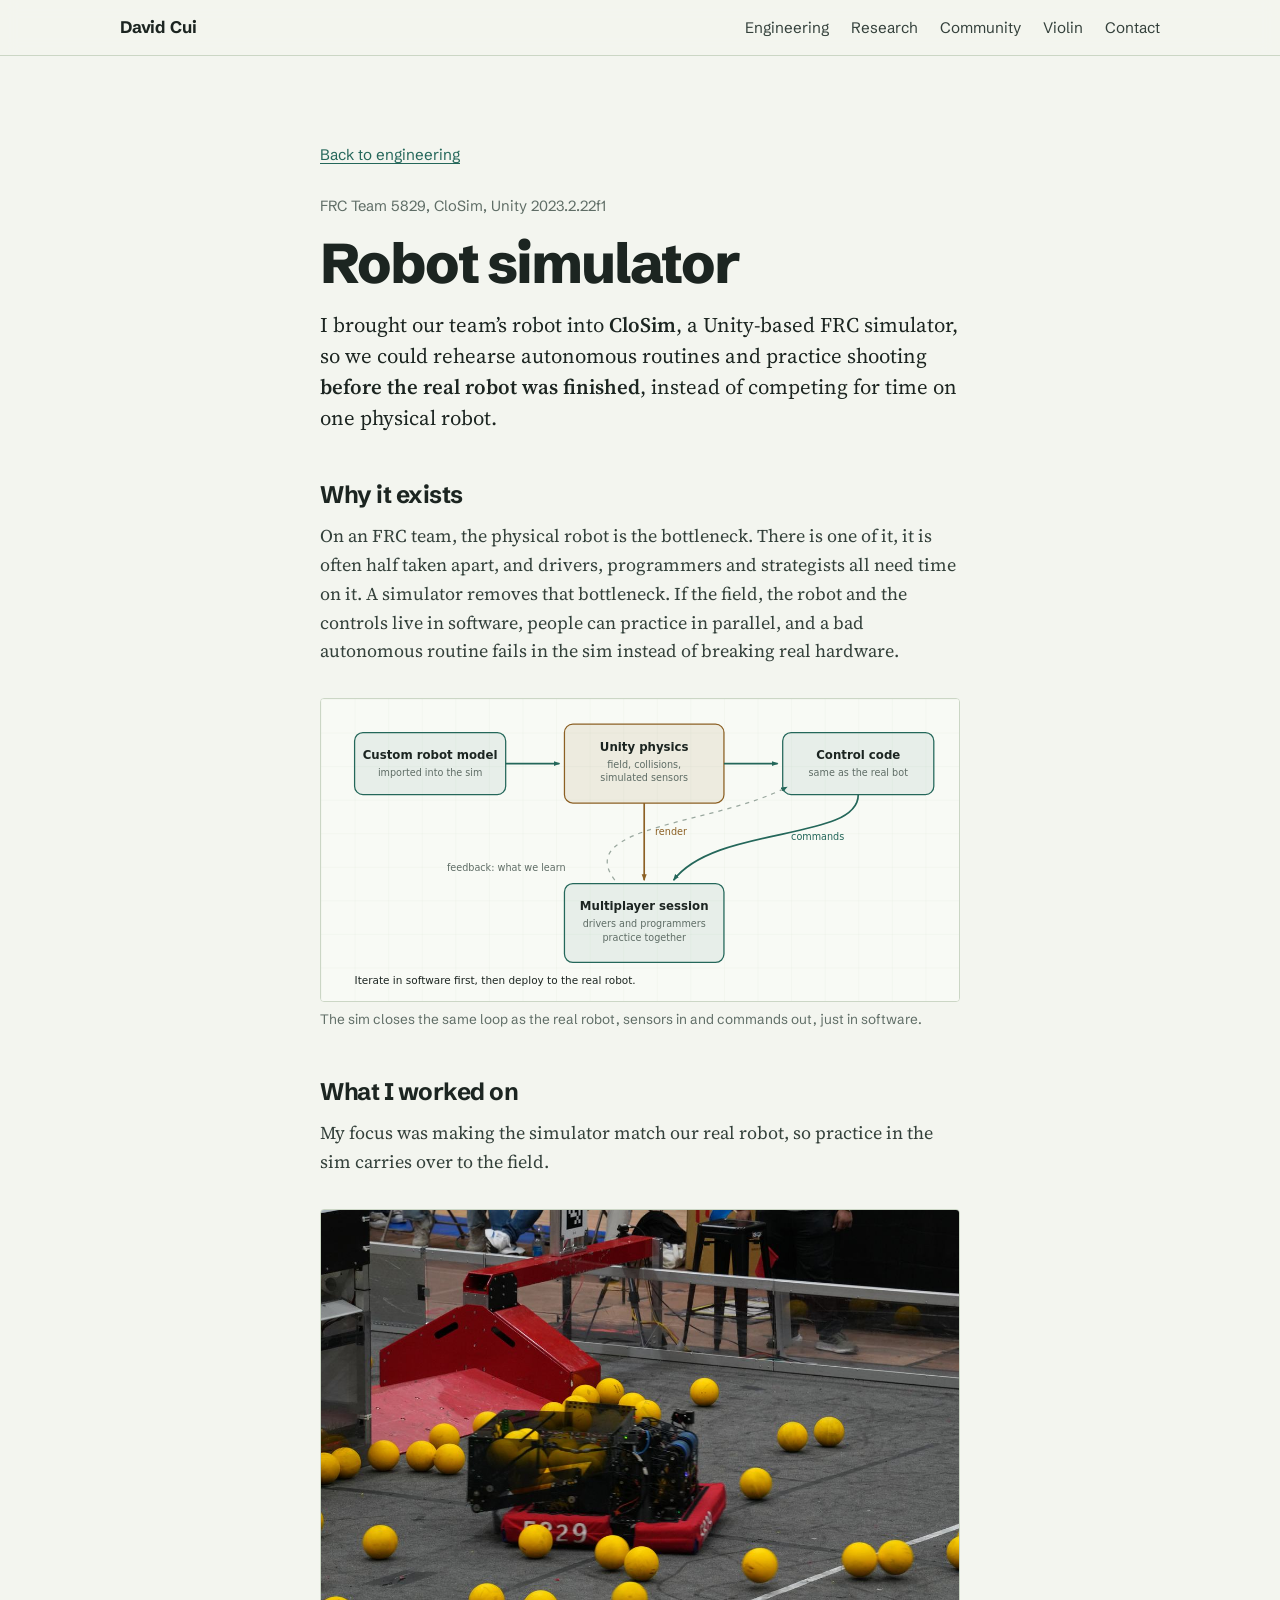
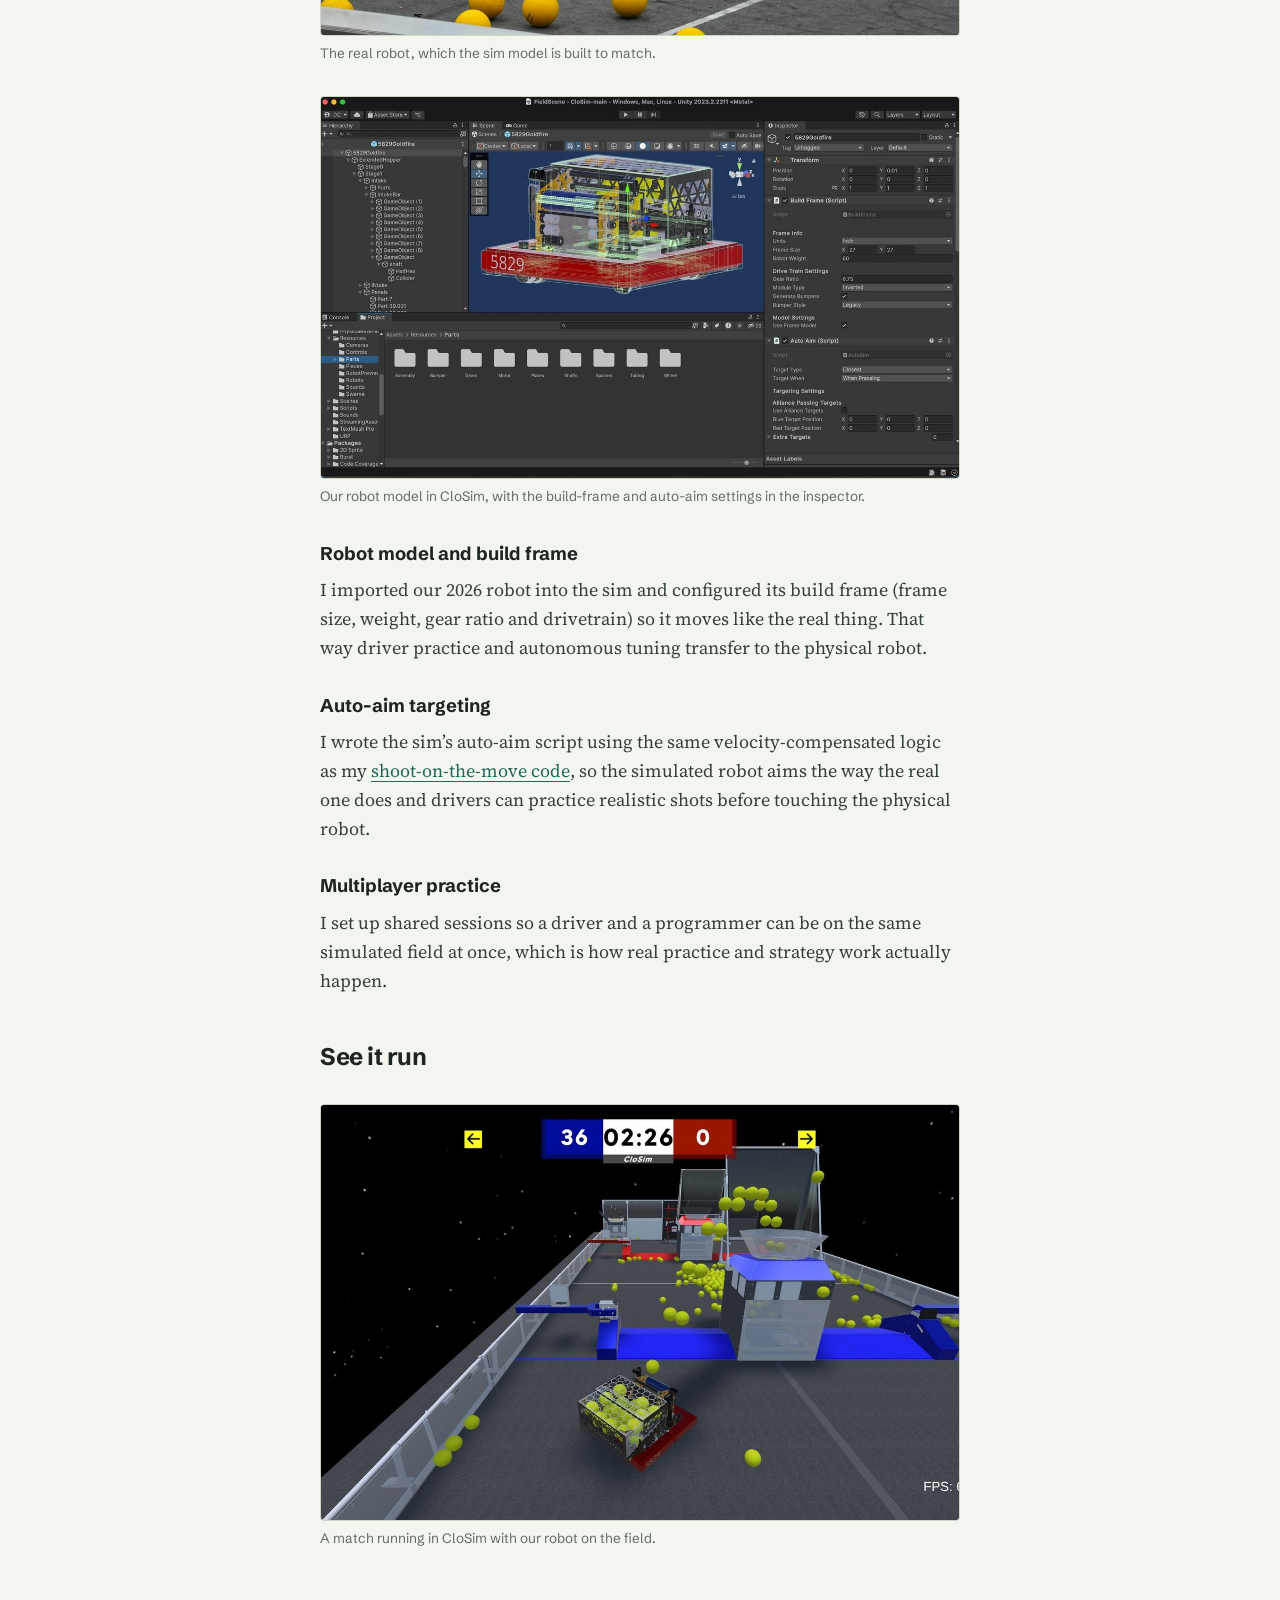
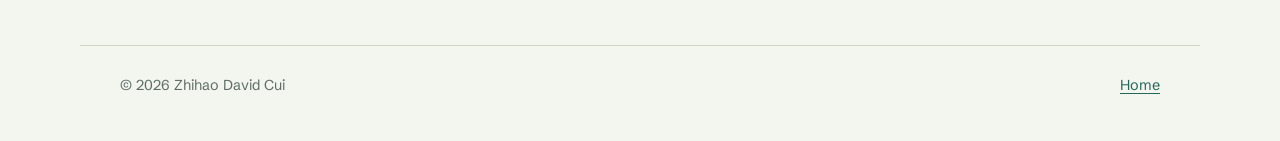
==== commit 30e9ab9b: "Add two more robot photos to the write-up pages A close-up with the Limelight camera now leads the s" ====
--- a/sim.html
+++ b/sim.html
@@ -70,6 +70,11 @@
   </p>
 
   <figure>
+    <img src="images/robot-field.jpg" width="1200" height="800" loading="lazy" alt="Team 5829's robot on the competition field next to a red field structure, its hopper full of yellow foam balls, with more balls scattered across the carpet." />
+    <figcaption>The real robot, which the sim model is built to match.</figcaption>
+  </figure>
+
+  <figure>
     <img src="images/unity-editor.jpg" width="1200" height="718" loading="lazy" alt="The CloSim Unity editor showing the Team 5829 robot model, with the Build Frame settings (frame size, robot weight, gear ratio, drivetrain) and the Auto Aim script in the inspector." />
     <figcaption>Our robot model in CloSim, with the build-frame and auto-aim settings in the inspector.</figcaption>
   </figure>
--- a/styles.css
+++ b/styles.css
@@ -148,9 +148,18 @@
   background-size: 80px 80px, 80px 80px, 16px 16px, 16px 16px;
   background-position: -1px -1px;
 }
+/* the launcher photo and the to-scale plot: stacked on small screens, side by side on wide ones */
+.sheet__panels { display: grid; grid-template-columns: minmax(0, 1fr); }
+.sheet__photo { margin: 0; border-bottom: 1.5px solid var(--ink); background: var(--ink); }
+.sheet__photo img { display: block; width: 100%; height: auto; aspect-ratio: 4 / 3; object-fit: cover; object-position: 50% 60%; }
+@media (min-width: 900px) {
+  .sheet__panels { grid-template-columns: minmax(0, 0.46fr) minmax(0, 1fr); }
+  .sheet__photo { position: relative; border-bottom: 0; border-right: 1.5px solid var(--ink); }
+  .sheet__photo img { position: absolute; inset: 0; height: 100%; aspect-ratio: auto; }
+}
 .sheet__art { display: block; width: 100%; height: auto; }
-.sheet__art--tall { display: none; max-width: 600px; margin: 0 auto; }
-@media (max-width: 860px) {
+.sheet__art--tall { display: none; }
+@media (max-width: 600px) {
   .sheet__art--wide { display: none; }
   .sheet__art--tall { display: block; }
 }
@@ -171,38 +180,37 @@
 .titleblock > div:last-child { grid-column: 1 / -1; border-right: 0; border-bottom: 0; }
 .titleblock dt { font-family: var(--display); font-size: 0.72rem; color: var(--muted); line-height: 1.3; }
 .titleblock dd { margin: 0; font-family: var(--display); font-weight: 600; font-size: 0.95rem; color: var(--ink); line-height: 1.3; }
-@media (max-width: 860px) {
+@media (max-width: 899px) {
   .sheet__foot { grid-template-columns: 1fr; }
   .titleblock { border-left: 0; border-top: 1.5px solid var(--ink); }
 }
 
-/* drawing elements (shared by the hero and the launcher detail) */
-.art-line { fill: none; stroke: var(--ink); stroke-width: 1.75; stroke-linecap: round; stroke-linejoin: round; }
+/* plot elements */
+.art-line { fill: none; stroke: var(--ink); stroke-width: 1.75; stroke-linecap: round; }
 .art-thin { fill: none; stroke: var(--ink); stroke-width: 1.1; }
-.art-solid { fill: var(--sheet); stroke: var(--ink); stroke-width: 1.75; }
-.art-dot { fill: var(--ink); }
-.art-base { fill: none; stroke: var(--ink); stroke-width: 3.5; stroke-linecap: round; }
+.art-dash { stroke: var(--muted); stroke-dasharray: 3 4; }
 .art-ball { fill: var(--sheet); stroke: var(--pine); stroke-width: 2.25; }
-.art-label { font-family: var(--display); font-size: 17px; fill: var(--ink); }
+.art-label { font-family: var(--display); font-size: 15px; fill: var(--ink); }
 .art-label--muted { fill: var(--muted); }
-.art-arrow { fill: none; stroke: var(--pine); stroke-width: 2; stroke-linecap: round; }
-.art-arrowhead { fill: var(--pine); }
-
-.traj { fill: none; stroke-linecap: round; }
-.traj--top  { stroke: var(--gold); stroke-width: 2.4; }
-.traj--none { stroke: var(--ink);  stroke-width: 1.8; }
-.traj--back { stroke: var(--pine); stroke-width: 3; }
-.land { stroke-width: 2.2; fill: var(--sheet); }
+.art-label--tick { font-size: 14px; }
+.art-label--small { font-size: 13px; }
+.sheet__art--tall .art-label { font-size: 13.5px; }
+.sheet__art--tall .art-label--tick { font-size: 12.5px; }
+.sheet__art--tall .art-label--small { font-size: 12px; }
+
+.traj { fill: none; stroke-linecap: round; stroke-width: 2.2; }
+.traj--top, .key--top   { stroke: var(--gold); }
+.traj--none, .key--none { stroke: var(--ink); }
+.traj--back, .key--back { stroke: var(--pine); }
+.key { stroke-width: 2.6; stroke-linecap: round; }
+.land { stroke-width: 2; fill: var(--sheet); }
 .land--top  { stroke: var(--gold); }
 .land--none { stroke: var(--ink); }
 .land--back { stroke: var(--pine); }
 .art-label--top  { fill: var(--gold); font-weight: 600; }
 .art-label--back { fill: var(--pine); font-weight: 700; }
-.sheet__art--wide .art-label { font-size: 18px; }
-.sheet__art--tall .art-label { font-size: 23px; }
-@media (min-width: 641px) { .sheet__art--tall .art-label { font-size: 19px; } }
-
-/* the one moving moment: the three flights draw in once on load */
+
+/* the one moving moment: the three measured flights draw in once on load */
 @media (prefers-reduced-motion: no-preference) {
   .traj { stroke-dasharray: 1; stroke-dashoffset: 1; animation: draw 1.5s cubic-bezier(0.3, 0.1, 0.25, 1) forwards; }
   .traj--top  { animation-delay: 0.25s; }
@@ -284,14 +292,6 @@
 .project__media figcaption, .caption {
   margin-top: 8px; font-family: var(--display); font-size: 0.85rem; line-height: 1.45; color: var(--muted);
 }
-.detail {
-  border: 1.5px solid var(--ink); background-color: var(--sheet);
-  background-image:
-    linear-gradient(var(--grid) 1px, transparent 1px),
-    linear-gradient(90deg, var(--grid) 1px, transparent 1px);
-  background-size: 16px 16px; background-position: -1px -1px;
-}
-.detail svg { display: block; width: 100%; height: auto; }
 @media (max-width: 760px) {
   .project { grid-template-columns: minmax(0, 1fr); }
 }
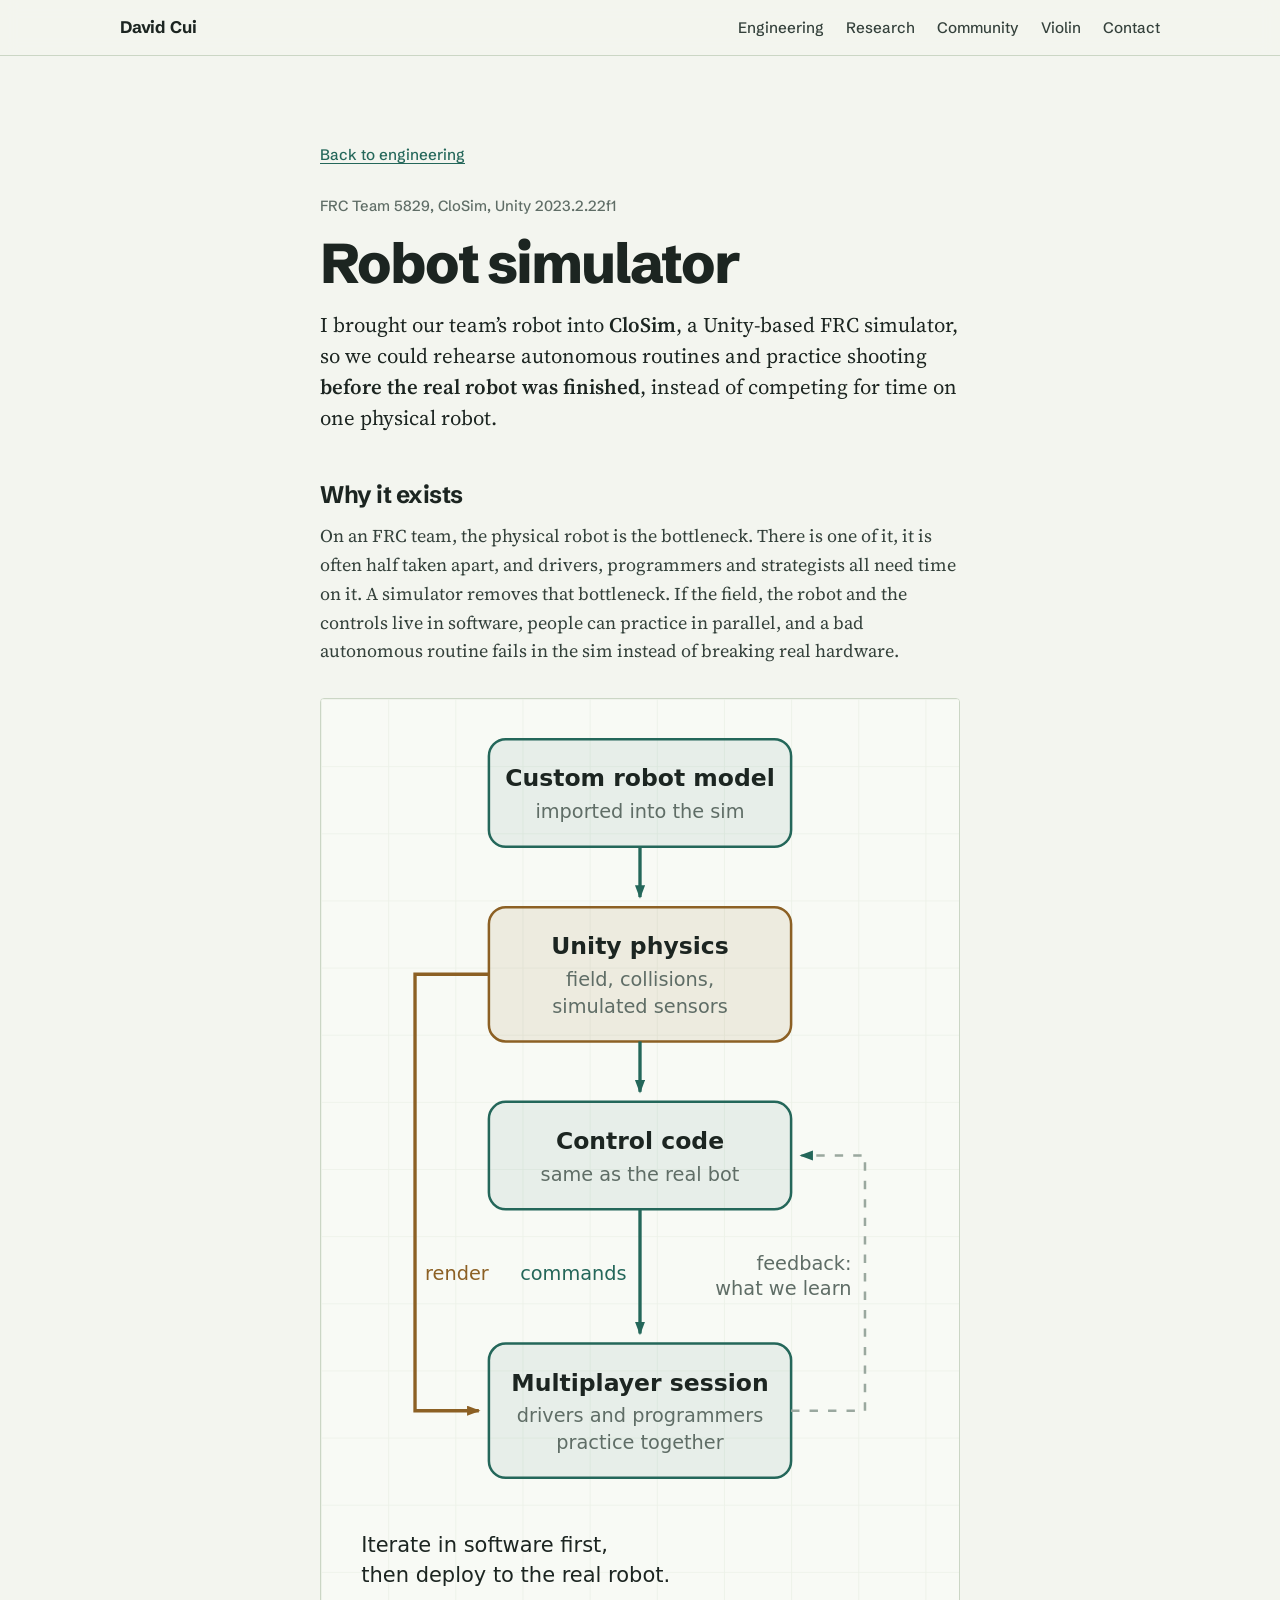
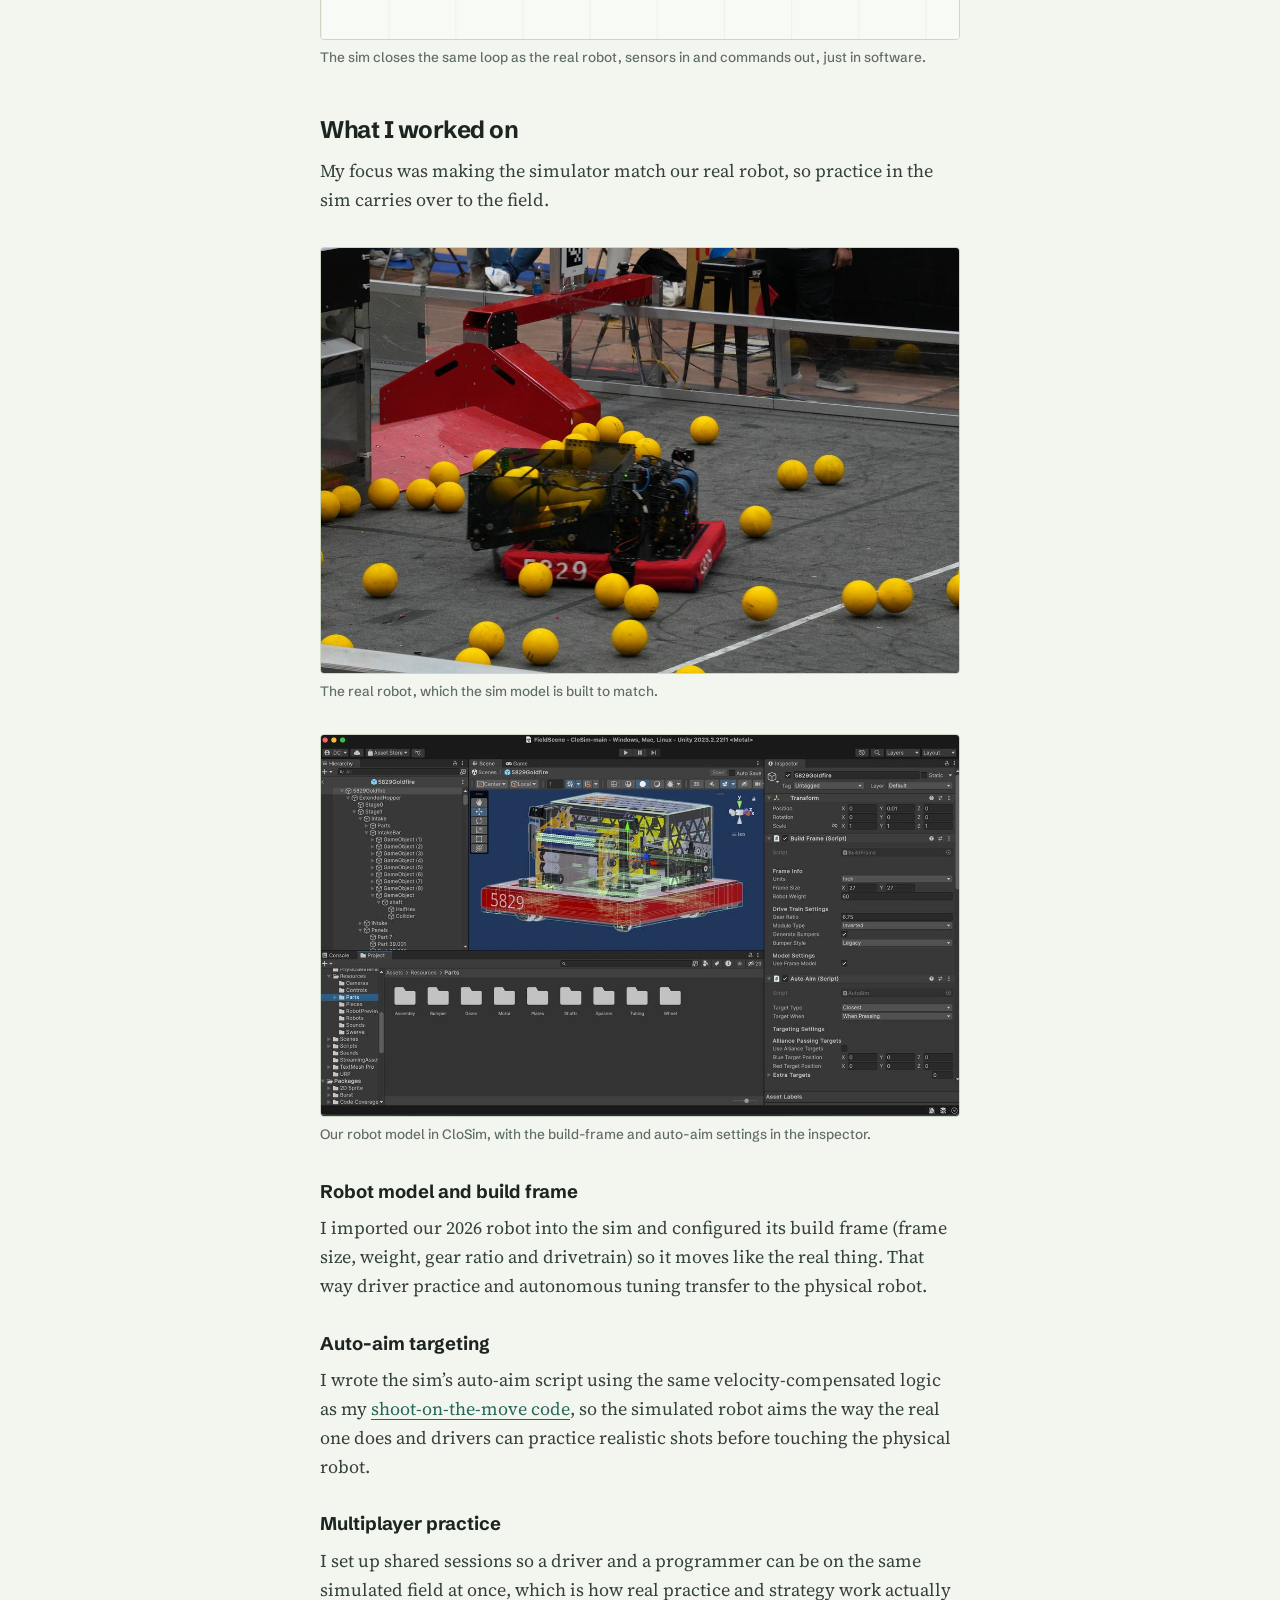
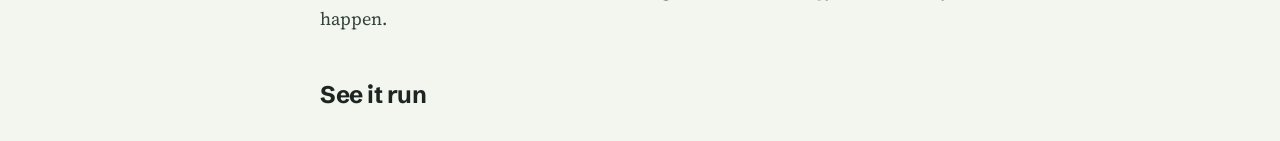
==== commit ab6d2695: "Fix section links landing short of their section Links like /#violin from outside the site could sto" ====
--- a/sim.html
+++ b/sim.html
@@ -14,9 +14,9 @@
 <meta name="theme-color" content="#f3f5ef" />
 <link rel="icon" href="favicon.ico" sizes="any" />
 <link rel="apple-touch-icon" href="apple-touch-icon.png" />
-<link rel="preconnect" href="https://fonts.googleapis.com" />
-<link rel="preconnect" href="https://fonts.gstatic.com" crossorigin />
-<link href="https://fonts.googleapis.com/css2?family=Schibsted+Grotesk:wght@500;600;700;800&family=Source+Serif+4:ital,opsz,wght@0,8..60,400;0,8..60,600;1,8..60,400&display=swap" rel="stylesheet" />
+<link rel="preload" href="fonts/source-serif-4-latin-opsz-normal.woff2" as="font" type="font/woff2" crossorigin />
+<link rel="preload" href="fonts/schibsted-grotesk-latin-800-normal.woff2" as="font" type="font/woff2" crossorigin />
+<link rel="preload" href="fonts/schibsted-grotesk-latin-700-normal.woff2" as="font" type="font/woff2" crossorigin />
 <link rel="stylesheet" href="styles.css" />
 </head>
 <body>
--- a/styles.css
+++ b/styles.css
@@ -5,6 +5,15 @@
    Type: Schibsted Grotesk for headings and labels,
          Source Serif 4 for reading text.
    ============================================================ */
+
+/* fonts are served from this site (fonts/), so pages do not wait on Google and work where Google is blocked */
+@font-face { font-family: "Schibsted Grotesk"; font-style: normal; font-weight: 500; font-display: swap; src: url("fonts/schibsted-grotesk-latin-500-normal.woff2") format("woff2"); }
+@font-face { font-family: "Schibsted Grotesk"; font-style: normal; font-weight: 600; font-display: swap; src: url("fonts/schibsted-grotesk-latin-600-normal.woff2") format("woff2"); }
+@font-face { font-family: "Schibsted Grotesk"; font-style: normal; font-weight: 700; font-display: swap; src: url("fonts/schibsted-grotesk-latin-700-normal.woff2") format("woff2"); }
+@font-face { font-family: "Schibsted Grotesk"; font-style: normal; font-weight: 800; font-display: swap; src: url("fonts/schibsted-grotesk-latin-800-normal.woff2") format("woff2"); }
+@font-face { font-family: "Source Serif 4"; font-style: normal; font-weight: 200 900; font-display: swap; src: url("fonts/source-serif-4-latin-opsz-normal.woff2") format("woff2"); }
+@font-face { font-family: "Source Serif 4"; font-style: italic; font-weight: 200 900; font-display: swap; src: url("fonts/source-serif-4-latin-opsz-italic.woff2") format("woff2"); }
+@font-face { font-family: "JetBrains Mono"; font-style: normal; font-weight: 400; font-display: swap; src: url("fonts/jetbrains-mono-latin-400-normal.woff2") format("woff2"); }
 
 :root {
   --paper: #f3f5ef;      /* page */
@@ -31,7 +40,10 @@
 * { box-sizing: border-box; }
 
 html { -webkit-text-size-adjust: 100%; scroll-padding-top: 72px; }
-@media (prefers-reduced-motion: no-preference) { html { scroll-behavior: smooth; } }
+@media (max-width: 640px) { html { scroll-padding-top: 0; } }
+/* smooth scrolling only for clicks within the page. Arriving from a link elsewhere (like #violin)
+   jumps straight there, so text reflowing as fonts load cannot leave the visitor short of it */
+@media (prefers-reduced-motion: no-preference) { html:focus-within { scroll-behavior: smooth; } }
 
 body {
   margin: 0;
@@ -269,6 +281,19 @@
   .timeline li::before { left: -9px; top: 12px; width: 16px; height: 1.5px; }
 }
 
+/* photos from competitions: a row of three, swipeable on phones */
+.snapshots { display: grid; grid-template-columns: repeat(3, minmax(0, 1fr)); gap: 16px; margin: 0 0 56px; }
+.snapshots figure { margin: 0; }
+.snapshots img { display: block; width: 100%; height: auto; aspect-ratio: 4 / 5; object-fit: cover; border-radius: 4px; border: 1px solid var(--rule); background: var(--white); }
+.snapshots figcaption { margin-top: 8px; font-family: var(--display); font-size: 0.85rem; line-height: 1.4; color: var(--muted); }
+@media (max-width: 600px) {
+  .snapshots {
+    grid-template-columns: none; grid-auto-flow: column; grid-auto-columns: 74%;
+    overflow-x: auto; scroll-snap-type: x mandatory; padding-bottom: 10px; scrollbar-width: thin;
+  }
+  .snapshots figure { scroll-snap-align: start; }
+}
+
 /* projects */
 .project {
   display: grid; grid-template-columns: minmax(0, 1.1fr) minmax(0, 1fr);
@@ -323,6 +348,11 @@
 .facts { list-style: none; margin: 0; padding: 0; border-top: 1px solid var(--rule); }
 .facts li { padding: 12px 0; border-bottom: 1px solid var(--rule); font-size: 1.05rem; line-height: 1.5; }
 .facts strong { display: block; font-family: var(--display); font-weight: 600; font-size: 1.02rem; color: var(--ink); }
+.facts__photo { margin: 14px 0 6px; max-width: 560px; }
+.facts__photo img { display: block; width: 100%; height: auto; border-radius: 4px; border: 1px solid var(--rule); }
+.facts__photo figcaption, .violin__clip figcaption { margin-top: 8px; font-family: var(--display); font-size: 0.85rem; line-height: 1.45; color: var(--muted); }
+.violin__clip { margin: 28px 0 0; }
+.violin__clip video { display: block; width: 100%; height: auto; border-radius: 4px; background: var(--ink); }
 
 /* contact */
 .contact p { margin: 0 0 12px; max-width: 60ch; font-size: 1.1875rem; }
